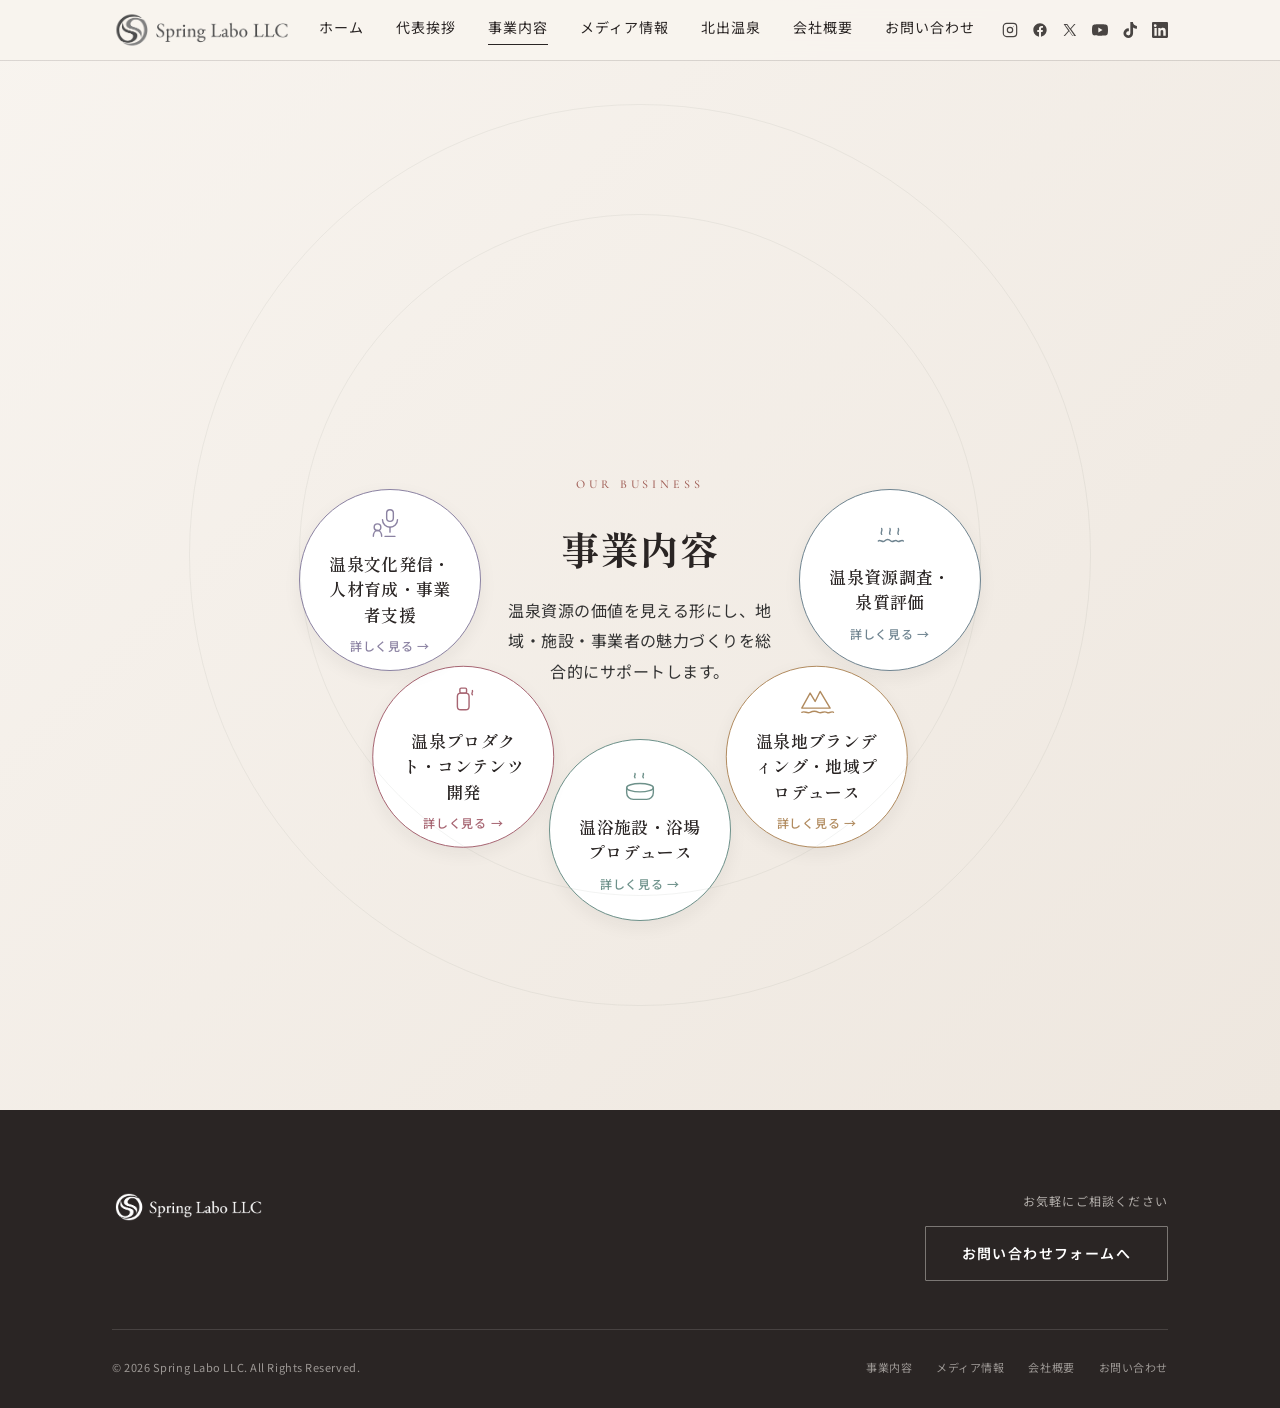
==== business.html @ 8be7876a "Add YouTube TikTok and LinkedIn links" ====
<!DOCTYPE html>
<html lang="ja">
<head>
<meta charset="UTF-8">
<meta name="viewport" content="width=device-width, initial-scale=1.0">
<title>事業内容 | Spring Labo LLC</title>
<link rel="icon" type="image/x-icon" href="images/favicon.ico">
<link rel="icon" type="image/png" sizes="32x32" href="images/favicon-32.png">
<link rel="apple-touch-icon" sizes="180x180" href="images/apple-touch-icon.png">
<link rel="preconnect" href="https://fonts.googleapis.com">
<link rel="preconnect" href="https://fonts.gstatic.com" crossorigin>
<link href="https://fonts.googleapis.com/css2?family=Cormorant+Garamond:wght@500;600&family=Shippori+Mincho:wght@500;600;700&family=Noto+Sans+JP:wght@300;400;500;600&display=swap" rel="stylesheet">
<link rel="stylesheet" href="styles.css?v=20260919-3">
</head>
<body>

<!-- ---------- Header ---------- -->
<header class="header" id="header">
  <div class="wrap">
    <a href="index.html" class="logo"><img src="images/logo.png" alt="Spring Labo LLC / スプリングラボ合同会社"></a>
    <nav class="nav" id="nav">
      <a href="index.html">ホーム</a>
      <a href="greeting.html">代表挨拶</a>
      <a href="business.html" class="is-current">事業内容</a>
      <a href="media.html">メディア情報</a>
      <a href="https://kitade-onsen.com/" target="_blank" rel="noopener">北出温泉</a>
      <a href="company.html">会社概要</a>
      <a href="contact.html">お問い合わせ</a>
    </nav>
    <div class="header-right">
      <div class="social-icons">
        <a href="#" aria-label="Instagram" target="_blank" rel="noopener">
          <svg viewBox="0 0 24 24" fill="none" stroke="currentColor" stroke-width="1.8"><rect x="2" y="2" width="20" height="20" rx="5"/><circle cx="12" cy="12" r="4"/><circle cx="17.5" cy="6.5" r="0.6" fill="currentColor" stroke="none"/></svg>
        </a>
        <a href="#" aria-label="Facebook" target="_blank" rel="noopener">
          <svg viewBox="0 0 24 24" fill="currentColor"><path d="M22 12.06C22 6.5 17.52 2 12 2S2 6.5 2 12.06C2 17.06 5.66 21.2 10.44 22v-7.03H7.9v-2.91h2.54V9.84c0-2.5 1.49-3.89 3.77-3.89 1.09 0 2.24.2 2.24.2v2.46h-1.26c-1.24 0-1.63.77-1.63 1.56v1.88h2.78l-.44 2.91h-2.34V22C18.34 21.2 22 17.06 22 12.06z"/></svg>
        </a>
        <a href="#" aria-label="X (Twitter)" target="_blank" rel="noopener">
          <svg viewBox="0 0 24 24" fill="currentColor"><path d="M13.6 10.6 20.3 3h-2l-5.8 6.6L7.9 3H2.4l7 10.2L2.4 21h2l6.2-7 5 7h5.5l-7.5-10.4Zm-2.2 2.5-.7-1L4.9 4.5h2.3l4.6 6.6.7 1 6 8.6h-2.3l-4.9-7.1Z"/></svg>
        </a>
        <a href="https://youtube.com/channel/UCn5zlkzlKiLHQn4NEvBMjdQ?si=N2A_sgeWhV4R-R6R" aria-label="YouTube" target="_blank" rel="noopener"><svg viewBox="0 0 24 24" fill="currentColor"><path d="M23.5 6.2a3 3 0 0 0-2.1-2.1C19.5 3.5 12 3.5 12 3.5s-7.5 0-9.4.6A3 3 0 0 0 .5 6.2C0 8.1 0 12 0 12s0 3.9.5 5.8a3 3 0 0 0 2.1 2.1c1.9.6 9.4.6 9.4.6s7.5 0 9.4-.6a3 3 0 0 0 2.1-2.1c.5-1.9.5-5.8.5-5.8s0-3.9-.5-5.8ZM9.5 15.6V8.4l6.3 3.6-6.3 3.6Z"/></svg></a>
        <a href="https://www.tiktok.com/@onsen.expert_kitadekyoko?_r=1&amp;_t=ZS-99qsSXg4rFn" aria-label="TikTok" target="_blank" rel="noopener"><svg viewBox="0 0 24 24" fill="currentColor"><path d="M12.5 0h3.9a5.9 5.9 0 0 0 6 6v4a10 10 0 0 1-5.8-1.9v8.7a7.2 7.2 0 1 1-6.3-7.2V14a3.1 3.1 0 1 0 2.2 3V0Z"/></svg></a>
        <a href="https://www.linkedin.com/in/kitade-kyoko-866ab0321?utm_source=share_via&amp;utm_content=profile&amp;utm_medium=member_ios" aria-label="LinkedIn" target="_blank" rel="noopener"><svg viewBox="0 0 24 24" fill="currentColor"><path d="M20.4 20.5h-3.5v-5.6c0-1.3 0-3-1.9-3s-2.1 1.4-2.1 2.9v5.7H9.4V9h3.4v1.6h.1c.5-.9 1.6-1.9 3.4-1.9 3.6 0 4.3 2.4 4.3 5.5v6.3ZM5.3 7.4a2.1 2.1 0 1 1 0-4.1 2.1 2.1 0 0 1 0 4.1Zm1.8 13.1H3.6V9h3.5v11.5ZM22.2 0H1.8C.8 0 0 .8 0 1.7v20.6C0 23.2.8 24 1.8 24h20.4c1 0 1.8-.8 1.8-1.7V1.7C24 .8 23.2 0 22.2 0Z"/></svg></a>
      </div>
      <div class="menu-btn" id="menuBtn" aria-label="メニュー">
        <i></i><i></i><i></i>
      </div>
    </div>
  </div>
</header>

<!-- ---------- Business hub ---------- -->
<section class="business-hub" id="business">
  <div class="wrap">
    <div class="business-diagram" id="businessDiagram">
      <div class="business-hub-center">
        <p class="business-hub-eyebrow">Our Business</p>
        <h1 class="business-hub-title">事業内容</h1>
        <p class="business-hub-desc">温泉資源の価値を見える形にし、地域・施設・事業者の魅力づくりを総合的にサポートします。</p>
      </div>
      <!-- Business cards are rendered here by business.js from data/businesses.json -->
    </div>
  </div>
</section>

<!-- ---------- Business modal ---------- -->
<div class="biz-modal" id="bizModal" hidden>
  <div class="biz-modal-backdrop" id="bizModalBackdrop"></div>
  <div class="biz-modal-dialog" id="bizModalDialog" role="dialog" aria-modal="true" aria-labelledby="bizModalTitle">
    <button type="button" class="biz-modal-close" id="bizModalClose" aria-label="閉じる">&times;</button>
    <div class="biz-modal-icon" id="bizModalIcon"></div>
    <p class="biz-modal-number" id="bizModalNumber"></p>
    <h2 class="biz-modal-title" id="bizModalTitle"></h2>
    <p class="biz-modal-desc" id="bizModalDesc"></p>
    <p class="biz-modal-body" id="bizModalBody"></p>
    <ul class="biz-modal-details" id="bizModalDetails"></ul>
    <a href="#" class="biz-modal-case-link" id="bizModalCaseLink">事例紹介</a>
  </div>
</div>

<!-- ---------- Footer ---------- -->
<footer class="footer" id="contact-footer">
  <div class="wrap">
    <div class="footer-top">
      <div class="footer-logo">
        <img src="images/logo.png" alt="Spring Labo LLC / スプリングラボ合同会社">
      </div>
      <div class="footer-contact">
        <p>お気軽にご相談ください</p>
        <a href="contact.html" class="btn btn-outline">お問い合わせフォームへ</a>
      </div>
    </div>
    <div class="footer-bottom">
      <p>&copy; 2026 Spring Labo LLC. All Rights Reserved.</p>
      <nav>
        <a href="business.html">事業内容</a>
        <a href="media.html">メディア情報</a>
        <a href="company.html">会社概要</a>
        <a href="contact.html">お問い合わせ</a>
      </nav>
    </div>
  </div>
</footer>

<script src="main.js"></script>
<script src="business.js?v=20260919-2"></script>

</body>
</html>
---- styles.css ----
:root {
  --ink: #2a2524;
  --ivory: #f8f4ef;
  --accent: #9f5d55;
  --accent-dark: #7d4640;
  --champagne: #b79a67;
  --smoke: #eee7df;
  --line: rgba(42, 37, 36, 0.14);
  --font-heading: "Shippori Mincho", serif;
  --font-body: "Noto Sans JP", -apple-system, BlinkMacSystemFont, "Hiragino Kaku Gothic ProN", sans-serif;
  --font-label: "Cormorant Garamond", "Noto Sans JP", serif;
  --fs-display: clamp(2.375rem, 4.35vw, 3.45rem);
  --fs-page-title: clamp(2rem, 3vw, 2.5rem);
  --fs-section-title: clamp(1.75rem, 2.7vw, 2.125rem);
  --fs-subtitle: clamp(1.125rem, 1.4vw, 1.375rem);
  --fs-card-title: 1.0625rem;
  --fs-body: 1rem;
  --fs-small: 0.875rem;
  --fs-label: 0.75rem;
  --fs-caption: 0.6875rem;
}

* { margin: 0; padding: 0; box-sizing: border-box; }

html { scroll-behavior: smooth; }

body {
  font-family: var(--font-body);
  font-size: var(--fs-body);
  background: var(--ivory);
  color: var(--ink);
  line-height: 1.8;
  -webkit-font-smoothing: antialiased;
}

h1, h2, h3 {
  font-family: var(--font-heading);
  letter-spacing: 0.045em;
}

a { color: inherit; text-decoration: none; }

.wrap {
  max-width: 1120px;
  margin: 0 auto;
  padding: 0 32px;
}

/* ---------- Header ---------- */
.header {
  position: fixed;
  top: 0;
  left: 0;
  right: 0;
  z-index: 100;
  padding: 18px 0;
  transition: background 0.4s ease, padding 0.4s ease, box-shadow 0.4s ease;
}

/* Constant scrim so the logo/nav stay legible over any hero slide, not just dark ones */
.header::before {
  content: "";
  position: absolute;
  top: 0;
  left: 0;
  right: 0;
  height: 170px;
  background: linear-gradient(180deg, rgba(15, 18, 15, 0.6) 0%, rgba(15, 18, 15, 0) 100%);
  z-index: -1;
  pointer-events: none;
  transition: opacity 0.4s ease;
}

.header.is-scrolled::before {
  opacity: 0;
}

.header.is-scrolled {
  background: rgba(248, 244, 239, 0.94);
  backdrop-filter: saturate(150%) blur(8px);
  padding: 10px 0;
  box-shadow: 0 1px 0 var(--line);
}

.header .wrap {
  display: flex;
  align-items: center;
  justify-content: space-between;
  gap: 24px;
}

.logo {
  display: flex;
  align-items: center;
  flex-shrink: 0;
}

.logo img {
  height: 40px;
  width: auto;
  display: block;
  filter: brightness(0) invert(1);
  transition: filter 0.4s ease;
}

.header.is-scrolled .logo img {
  filter: none;
}

.nav {
  display: flex;
  align-items: center;
  gap: 32px;
  flex-wrap: nowrap;
}

.nav a {
  font-size: var(--fs-small);
  letter-spacing: 0.07em;
  color: #fff;
  position: relative;
  padding-bottom: 4px;
  white-space: nowrap;
  transition: color 0.4s ease;
}

.header.is-scrolled .nav a { color: var(--ink); }

.nav a::after {
  content: "";
  position: absolute;
  left: 0;
  bottom: 0;
  width: 0;
  height: 1px;
  background: currentColor;
  transition: width 0.3s ease;
}

.nav a:hover::after { width: 100%; }

.nav a.is-current::after { width: 100%; }

/* ---------- Header right cluster (social + menu) ---------- */
.header-right {
  display: flex;
  align-items: center;
  gap: 18px;
  flex-shrink: 0;
}

.social-icons {
  display: flex;
  align-items: center;
  gap: 14px;
}

.social-icons a {
  display: flex;
  align-items: center;
  justify-content: center;
  color: #fff;
  opacity: 0.85;
  transition: opacity 0.3s ease, color 0.4s ease;
}

.header.is-scrolled .social-icons a { color: var(--ink); }

.social-icons a:hover { opacity: 1; }

.social-icons svg {
  width: 16px;
  height: 16px;
  display: block;
}

.menu-btn {
  display: none;
  flex-direction: column;
  gap: 5px;
  width: 26px;
  cursor: pointer;
  z-index: 101;
}

.menu-btn i {
  display: block;
  height: 1px;
  background: #fff;
  transition: background 0.4s ease, transform 0.3s ease, opacity 0.3s ease;
}

.header.is-scrolled .menu-btn i,
.menu-open .menu-btn i { background: var(--ink); }

/* ---------- Buttons ---------- */
.btn {
  display: inline-block;
  padding: 14px 36px;
  font-size: var(--fs-small);
  font-weight: 600;
  letter-spacing: 0.1em;
  border-radius: 1px;
  transition: all 0.35s ease;
}

.btn-primary {
  background: var(--accent);
  color: #fff;
}

.btn-primary:hover {
  background: var(--accent-dark);
  transform: translateY(-1px);
}

.btn-outline {
  border: 1px solid rgba(255,255,255,0.7);
  color: #fff;
}

.btn-outline:hover {
  background: rgba(255,255,255,0.12);
}

/* ---------- Hero / Slider (home page) ---------- */
.hero {
  position: relative;
  width: 100%;
  height: 100vh;
  min-height: 560px;
  max-height: 900px;
  overflow: hidden;
  background:
    linear-gradient(180deg, rgba(30, 25, 23, 0.34), rgba(30, 25, 23, 0.42)),
    url("images/slide1.jpg?v=20260909-2") center center / cover no-repeat,
    var(--ivory);
}

.slide {
  position: absolute;
  inset: 0;
  opacity: 0;
  transition: opacity 1.4s ease-in-out;
}

.slide.is-active { opacity: 1; }

.slide img {
  width: 100%;
  height: 100%;
  object-fit: cover;
  display: block;
}

.slide:nth-child(5) img {
  transform: translateX(5%) scale(1.12);
  transform-origin: center center;
}

.hero::before {
  content: "";
  position: absolute;
  inset: 0;
  background: linear-gradient(180deg, rgba(30, 25, 23, 0.58) 0%, rgba(30, 25, 23, 0.24) 42%, rgba(30, 25, 23, 0.66) 100%);
  z-index: 1;
}

.hero-content {
  position: absolute;
  inset: 0;
  z-index: 2;
  display: flex;
  flex-direction: column;
  align-items: center;
  justify-content: center;
  text-align: center;
  padding: 0 24px;
  color: #fff;
}

.hero-eyebrow {
  font-family: var(--font-label);
  font-size: var(--fs-label);
  letter-spacing: 0.38em;
  text-transform: uppercase;
  opacity: 0.85;
  margin-bottom: 22px;
}

.hero-title {
  font-size: var(--fs-display);
  font-weight: 500;
  line-height: 1.55;
  margin-bottom: 26px;
  text-shadow: 0 2px 22px rgba(0,0,0,0.22);
}

.hero-title-line {
  display: block;
  white-space: nowrap;
}

.hero-sub {
  font-size: var(--fs-body);
  font-weight: 400;
  max-width: 560px;
  opacity: 0.92;
  margin-bottom: 40px;
}

.hero-buttons {
  display: flex;
  gap: 16px;
  flex-wrap: wrap;
  justify-content: center;
}

.dots {
  position: absolute;
  left: 50%;
  bottom: 34px;
  transform: translateX(-50%);
  display: flex;
  gap: 10px;
  z-index: 3;
}

.dot {
  width: 8px;
  height: 8px;
  border-radius: 50%;
  background: rgba(255, 255, 255, 0.45);
  cursor: pointer;
  transition: background 0.3s ease, transform 0.3s ease;
}

.dot.is-active {
  background: #fff;
  transform: scale(1.2);
}

.scroll-cue {
  position: absolute;
  right: 34px;
  bottom: 40px;
  z-index: 3;
  writing-mode: vertical-rl;
  font-family: var(--font-label);
  font-size: var(--fs-caption);
  letter-spacing: 0.26em;
  color: rgba(255,255,255,0.75);
  display: flex;
  align-items: center;
  gap: 10px;
}

.scroll-cue::after {
  content: "";
  display: block;
  width: 1px;
  height: 46px;
  background: rgba(255,255,255,0.55);
}

/* ---------- Page hero (sub pages) ---------- */
.page-hero {
  padding: 74px 0 34px;
  text-align: center;
  background: var(--ivory);
  border-bottom: 1px solid var(--line);
}

.page-hero .section-eyebrow { margin-bottom: 18px; }

.page-hero h1 {
  font-size: var(--fs-page-title);
  font-weight: 600;
}

/* ---------- Section shared ---------- */
section { position: relative; }

.section-head {
  text-align: center;
  max-width: 640px;
  margin: 0 auto 72px;
}

.section-eyebrow {
  font-family: var(--font-label);
  font-size: var(--fs-label);
  letter-spacing: 0.28em;
  text-transform: uppercase;
  color: var(--accent);
  margin-bottom: 16px;
}

.section-title {
  font-size: var(--fs-section-title);
  font-weight: 500;
  margin-bottom: 20px;
}

.section-desc {
  font-size: var(--fs-small);
  font-weight: 400;
  color: rgba(43,52,44,0.72);
}

.reveal {
  opacity: 0;
  transform: translateY(24px);
  transition: opacity 0.8s ease, transform 0.8s ease;
}

.reveal.is-visible {
  opacity: 1;
  transform: translateY(0);
}

/* ---------- Profile hero ---------- */
.profile-hero {
  padding: 200px 0 90px;
  background: linear-gradient(135deg, var(--ivory) 0%, var(--smoke) 100%);
  border-bottom: 1px solid var(--line);
}

.profile-hero-grid {
  display: grid;
  grid-template-columns: 340px 1fr;
  gap: 64px;
  align-items: center;
}

.profile-hero-photo img {
  width: 100%;
  aspect-ratio: 3 / 4;
  object-fit: cover;
  border-radius: 8px;
  box-shadow: 0 22px 46px rgba(42,37,36,0.13);
}

.profile-hero-name {
  font-size: var(--fs-page-title);
  font-weight: 600;
  display: inline-flex;
  align-items: baseline;
  justify-content: center;
  gap: 0.7em;
  white-space: nowrap;
  margin-bottom: 10px;
}

.profile-title-word {
  display: inline-block;
}

.profile-hero-role {
  font-size: var(--fs-small);
  letter-spacing: 0.08em;
  color: var(--accent);
  margin-bottom: 30px;
}

.profile-hero-quote {
  font-family: var(--font-heading);
  font-size: var(--fs-subtitle);
  font-weight: 600;
  line-height: 1.9;
  color: var(--ink);
  padding-left: 20px;
  border-left: 2px solid var(--accent);
}

/* ---------- Profile detail ---------- */
.profile-detail { padding: 48px 0 100px; }

.profile-detail-grid {
  display: grid;
  grid-template-columns: repeat(2, 1fr);
  gap: 48px 64px;
  max-width: 960px;
  margin: 0 auto;
}

.profile-detail-block:first-child { grid-column: 1 / -1; }

.profile-detail-label {
  font-family: var(--font-heading);
  font-size: var(--fs-body);
  font-weight: 600;
  color: var(--ink);
  margin-bottom: 14px;
  padding-bottom: 10px;
  border-bottom: 1px solid var(--line);
}

.profile-detail-text {
  font-size: var(--fs-body);
  font-weight: 400;
  line-height: 1.9;
  color: var(--ink);
}

.profile-detail-text + .profile-detail-text {
  margin-top: 18px;
}

.profile-detail-placeholder {
  color: rgba(43,52,44,0.45);
  font-style: italic;
}

.profile-detail-list {
  list-style: none;
  display: grid;
  gap: 12px;
  font-size: var(--fs-body);
  line-height: 1.9;
  color: var(--ink);
}

.profile-detail-list li {
  position: relative;
  padding-left: 18px;
}

.profile-detail-list li::before {
  content: "";
  position: absolute;
  left: 0;
  top: 0.82em;
  width: 5px;
  height: 5px;
  border-radius: 50%;
  background: var(--accent);
}

.profile-detail-tags {
  list-style: none;
  display: flex;
  flex-wrap: wrap;
  gap: 10px;
}

.profile-detail-tags li {
  font-size: var(--fs-label);
  padding: 8px 16px;
  border-radius: 2px;
  background: rgba(159,93,85,0.08);
  border: 1px solid var(--line);
  color: var(--ink);
}

/* ---------- Achievements / timeline ---------- */
.achievements { padding: 100px 0; }

.timeline {
  max-width: 720px;
  margin: 0 auto;
}

.timeline-item {
  position: relative;
  padding-left: 40px;
  padding-bottom: 40px;
  border-left: 2px solid var(--line);
}

.timeline-item:last-child {
  padding-bottom: 0;
  border-color: transparent;
}

.timeline-dot {
  position: absolute;
  left: -7px;
  top: 4px;
  width: 12px;
  height: 12px;
  border-radius: 50%;
  background: var(--accent);
  box-shadow: 0 0 0 4px var(--ivory);
}

.timeline-title {
  font-family: var(--font-heading);
  font-size: var(--fs-body);
  font-weight: 600;
  margin-bottom: 8px;
}

.timeline-text {
  font-size: var(--fs-small);
  font-weight: 400;
  color: rgba(43,52,44,0.72);
  line-height: 1.8;
}

/* ---------- Media appearances ---------- */
.media-section { padding: 100px 0 60px; background: #fff; }

.media-filters {
  display: flex;
  flex-wrap: wrap;
  justify-content: center;
  gap: 10px;
  margin-bottom: 48px;
}

.media-filter-btn {
  font: inherit;
  font-size: var(--fs-small);
  letter-spacing: 0.05em;
  padding: 9px 20px;
  border-radius: 2px;
  border: 1px solid var(--line);
  background: var(--ivory);
  color: rgba(43,52,44,0.7);
  cursor: pointer;
  transition: background 0.3s ease, border-color 0.3s ease, color 0.3s ease;
}

.media-filter-btn:hover { border-color: var(--accent); color: var(--ink); }

.media-filter-btn.is-active {
  background: var(--ink);
  border-color: var(--ink);
  color: var(--ivory);
}

.media-filter-btn:focus-visible {
  outline: 2px solid var(--accent);
  outline-offset: 2px;
}

.media-grid {
  display: grid;
  grid-template-columns: repeat(3, 1fr);
  gap: 28px;
  margin-bottom: 20px;
}

.media-card {
  display: flex;
  flex-direction: column;
  text-align: left;
  background: var(--ivory);
  border: 1px solid var(--line);
  border-radius: 8px;
  overflow: hidden;
  cursor: pointer;
  font: inherit;
  color: inherit;
  padding: 0;
  transition: transform 0.35s ease, box-shadow 0.35s ease, border-color 0.35s ease;
}

.media-card:hover,
.media-card:focus-visible {
  transform: translateY(-3px);
  box-shadow: 0 16px 34px rgba(42,37,36,0.1);
  border-color: rgba(159,93,85,0.28);
}

.media-card:focus-visible {
  outline: 2px solid var(--accent);
  outline-offset: 3px;
}

.media-card-thumb {
  display: block;
  width: 100%;
  aspect-ratio: 16 / 10;
  background: rgba(43,52,44,0.04);
  overflow: hidden;
}

.media-card-thumb img { width: 100%; height: 100%; object-fit: cover; display: block; }

.media-card-thumb--placeholder {
  display: flex;
  align-items: center;
  justify-content: center;
  background: linear-gradient(135deg, rgba(159,93,85,0.11), rgba(183,154,103,0.14));
}

.media-card-thumb--placeholder::before {
  content: "SL";
  font-family: var(--font-label);
  font-size: var(--fs-section-title);
  letter-spacing: 0.08em;
  opacity: 0.42;
}

.media-card-body {
  display: flex;
  flex-direction: column;
  gap: 10px;
  padding: 22px 22px 26px;
}

.media-card-meta {
  display: flex;
  align-items: center;
  gap: 10px;
  font-family: var(--font-label);
  font-size: var(--fs-label);
  letter-spacing: 0.04em;
  color: rgba(43,52,44,0.55);
}

.media-card-category {
  padding: 3px 10px;
  border-radius: 2px;
  background: rgba(159,93,85,0.09);
  color: var(--accent);
  font-weight: 500;
}

.media-card-title {
  font-family: var(--font-heading);
  font-size: var(--fs-card-title);
  font-weight: 600;
  line-height: 1.5;
}

.media-card-summary {
  font-size: var(--fs-small);
  font-weight: 400;
  color: rgba(43,52,44,0.7);
  line-height: 1.75;
  display: -webkit-box;
  -webkit-line-clamp: 3;
  -webkit-box-orient: vertical;
  overflow: hidden;
}

.media-card-more {
  margin-top: auto;
  padding-top: 6px;
  font-size: var(--fs-label);
  letter-spacing: 0.05em;
  color: var(--accent);
  font-weight: 500;
}

.media-card-more::after { content: " →"; }

.media-empty {
  text-align: center;
  font-size: var(--fs-small);
  font-weight: 400;
  color: rgba(43,52,44,0.55);
  padding: 40px 0;
}

.media-loadmore { text-align: center; margin-top: 28px; }

/* ---------- Media modal ---------- */
.media-modal {
  position: fixed;
  inset: 0;
  z-index: 200;
  display: flex;
  align-items: center;
  justify-content: center;
  padding: 24px;
}

.media-modal[hidden] { display: none; }

.media-modal-backdrop {
  position: absolute;
  inset: 0;
  background: rgba(43,52,44,0.6);
  backdrop-filter: blur(2px);
}

.media-modal-dialog {
  position: relative;
  background: #fff;
  border-radius: 8px;
  max-width: 640px;
  width: 100%;
  max-height: 88vh;
  overflow-y: auto;
  box-shadow: 0 32px 70px rgba(42,37,36,0.25);
}

.media-modal-close {
  position: absolute;
  top: 16px;
  right: 16px;
  width: 36px;
  height: 36px;
  border-radius: 50%;
  background: #fff;
  border: 1px solid var(--line);
  font-size: var(--fs-subtitle);
  line-height: 1;
  cursor: pointer;
  z-index: 1;
  color: var(--ink);
}

.media-modal-close:hover { background: var(--ivory); }

.media-modal-close:focus-visible {
  outline: 2px solid var(--accent);
  outline-offset: 2px;
}

.media-modal-image {
  width: 100%;
  aspect-ratio: 16 / 9;
  background: rgba(43,52,44,0.04);
  overflow: hidden;
}

.media-modal-image img { width: 100%; height: 100%; object-fit: cover; display: block; }

.media-modal-image--placeholder {
  display: flex;
  align-items: center;
  justify-content: center;
  background: linear-gradient(135deg, rgba(159,93,85,0.13), rgba(183,154,103,0.14));
}

.media-modal-image--placeholder::before {
  content: "SL";
  font-family: var(--font-label);
  font-size: var(--fs-section-title);
  letter-spacing: 0.08em;
  opacity: 0.45;
}

.media-modal-body { padding: 32px; }

.media-modal-meta {
  font-family: var(--font-label);
  font-size: var(--fs-label);
  letter-spacing: 0.05em;
  color: rgba(43,52,44,0.55);
  margin-bottom: 14px;
}

.media-modal-title {
  font-family: var(--font-heading);
  font-size: var(--fs-subtitle);
  font-weight: 600;
  margin-bottom: 16px;
}

.media-modal-summary {
  font-size: var(--fs-body);
  font-weight: 400;
  line-height: 1.9;
  color: rgba(43,52,44,0.82);
  margin-bottom: 24px;
}

.media-modal-link {
  display: inline-block;
  font-size: var(--fs-small);
  font-weight: 500;
  color: var(--accent);
  border-bottom: 1px solid var(--accent);
  padding-bottom: 2px;
}

.media-modal-link[hidden] { display: none; }

body.modal-open { overflow: hidden; }

/* ---------- Profile CTA ---------- */
.profile-cta {
  padding: 110px 0;
  text-align: center;
  background: var(--ink);
  color: var(--ivory);
}

.profile-cta .section-eyebrow { color: var(--accent); }

.profile-cta-title {
  font-family: var(--font-heading);
  font-size: var(--fs-section-title);
  font-weight: 600;
  line-height: 1.7;
  margin: 18px 0 36px;
}

.br-pc { display: inline; }
.br-mobile { display: none; }

@media (max-width: 900px) {
  .profile-hero-grid { grid-template-columns: 260px 1fr; gap: 40px; }
  .media-grid { grid-template-columns: repeat(2, 1fr); }
}

@media (max-width: 700px) {
  .profile-hero { padding: 150px 0 70px; }
  .profile-hero-grid { grid-template-columns: 1fr; gap: 32px; text-align: center; }
  .profile-hero-photo img { max-width: 260px; margin: 0 auto; }
  .profile-hero-name {
    font-size: clamp(2rem, 9vw, 2.55rem);
    line-height: 1.45;
    letter-spacing: 0.02em;
    display: block;
    white-space: normal;
  }

  .profile-title-word {
    display: block;
  }
  .profile-hero-quote { border-left: none; border-top: 2px solid var(--accent); padding-left: 0; padding-top: 16px; }

  .profile-detail { padding: 40px 0 70px; }
  .profile-detail-grid { grid-template-columns: 1fr; gap: 36px; }

  .achievements { padding: 70px 0; }

  .media-section { padding: 70px 0 40px; }
  .media-grid { grid-template-columns: 1fr; }

  .profile-cta { padding: 80px 0; }

  .br-pc { display: none; }
}

@media (prefers-reduced-motion: reduce) {
  .media-card {
    transition: none;
  }
}

/* ---------- Greeting block ---------- */
.greeting-block {
  padding: 100px 0 52px;
}

.greeting-wrap {
  max-width: 760px;
}

.greeting-company-name {
  font-family: var(--font-body);
  font-size: var(--fs-subtitle);
  font-weight: 400;
  letter-spacing: 0.02em;
  color: var(--ink);
  margin-bottom: 36px;
}

.greeting-wrap p {
  font-size: var(--fs-body);
  font-weight: 400;
  color: var(--ink);
  margin-bottom: 32px;
}

.greeting-wrap p:last-child { margin-bottom: 0; }

.greeting-pledge {
  font-family: var(--font-heading);
  font-size: clamp(1.65rem, 3vw, 2.45rem);
  font-weight: 600;
  line-height: 1.7;
  text-align: center;
  color: var(--ink);
  padding: 44px 0;
  border-top: 1px solid var(--line);
  border-bottom: 1px solid var(--line);
}

.greeting-closing {
  margin-top: 18px;
}

.greeting-signature {
  text-align: right;
  font-weight: 400;
  color: var(--ink);
}

@media (max-width: 700px) {
  .greeting-block { padding: 72px 0 40px; }
  .greeting-wrap p { font-size: var(--fs-body); }
  .greeting-pledge {
    font-size: clamp(1.55rem, 7.2vw, 2rem);
    line-height: 1.85;
    padding: 38px 0;
  }
}

/* ---------- Services (accordion) ---------- */
.services {
  padding: 120px 0;
}

.services .section-head {
  margin-bottom: 64px;
}

.accordion {
  display: flex;
  flex-direction: column;
  gap: 16px;
}

.accordion-item {
  background: #fff;
  border: 1px solid var(--line);
  border-radius: 8px;
  transition: opacity 0.8s ease, transform 0.35s ease, box-shadow 0.35s ease, border-color 0.35s ease;
}

.accordion-item.reveal { transition-duration: 0.8s, 0.35s, 0.35s, 0.35s; }

.accordion-item:hover,
.accordion-item.is-open {
  transform: translateY(-2px);
  box-shadow: 0 14px 30px rgba(42,37,36,0.08);
  border-color: rgba(159,93,85,0.28);
}

.accordion-heading { margin: 0; font-weight: normal; }

.accordion-trigger {
  width: 100%;
  display: flex;
  align-items: center;
  gap: 20px;
  padding: 22px 28px;
  background: none;
  border: none;
  cursor: pointer;
  text-align: left;
  font: inherit;
  color: var(--ink);
  border-radius: 8px;
}

.accordion-trigger:focus-visible {
  outline: 2px solid var(--accent);
  outline-offset: -2px;
}

.accordion-icon {
  flex: none;
  width: 52px;
  height: 52px;
  border-radius: 50%;
  background: rgba(159,93,85,0.09);
  display: flex;
  align-items: center;
  justify-content: center;
  font-family: var(--font-label);
  font-size: var(--fs-subtitle);
  font-weight: 600;
  letter-spacing: 0.04em;
  color: var(--accent);
}

.accordion-icon svg {
  width: 30px;
  height: 30px;
  display: block;
}

.accordion-text {
  flex: 1;
  min-width: 0;
}

.accordion-index {
  display: block;
  font-family: var(--font-label);
  font-size: var(--fs-label);
  font-weight: 500;
  letter-spacing: 0.3em;
  color: var(--accent);
  margin-bottom: 4px;
}

.accordion-title {
  display: block;
  font-family: var(--font-heading);
  font-size: var(--fs-card-title);
  font-weight: 600;
  letter-spacing: 0.02em;
}

.accordion-chevron {
  flex: none;
  width: 10px;
  height: 10px;
  margin-right: 6px;
  border-right: 2px solid var(--ink);
  border-bottom: 2px solid var(--ink);
  transform: rotate(45deg);
  transition: transform 0.35s ease;
}

.accordion-item.is-open .accordion-chevron {
  transform: rotate(-135deg);
}

.accordion-panel {
  display: grid;
  grid-template-rows: 0fr;
  transition: grid-template-rows 0.4s ease;
}

.accordion-item.is-open .accordion-panel {
  grid-template-rows: 1fr;
}

.accordion-panel-inner {
  overflow: hidden;
  min-height: 0;
  padding: 0 28px 0 100px;
}

.accordion-item.is-open .accordion-panel-inner {
  padding-bottom: 26px;
}

.accordion-lead {
  font-family: var(--font-heading);
  font-size: clamp(1.02rem, 1.6vw, 1.22rem);
  font-weight: 600;
  color: var(--ink);
  margin-bottom: 10px;
}

.accordion-desc {
  max-width: 760px;
  font-size: var(--fs-small);
  line-height: 2;
  color: rgba(43,52,44,0.76);
  margin-bottom: 18px;
}

.accordion-panel-inner ul {
  list-style: none;
  border-top: 1px solid var(--line);
  padding-top: 20px;
}

.accordion-panel-inner li {
  position: relative;
  padding-left: 18px;
  font-size: var(--fs-small);
  font-weight: 400;
  color: rgba(43,52,44,0.78);
  margin-bottom: 10px;
}

.accordion-panel-inner li:last-child { margin-bottom: 0; }

.accordion-panel-inner li::before {
  content: "";
  position: absolute;
  left: 0;
  top: 9px;
  width: 5px;
  height: 5px;
  border-radius: 50%;
  background: var(--accent);
}

.accordion-case-link-wrap {
  display: flex;
  justify-content: flex-end;
  margin-top: 22px;
}

.accordion-case-link {
  display: inline-flex;
  align-items: center;
  gap: 0.35em;
  font-family: var(--font-heading);
  font-size: var(--fs-small);
  font-weight: 600;
  color: var(--accent);
  text-decoration: none;
}

.accordion-case-link::after {
  content: "→";
  transition: transform 0.25s ease;
}

.accordion-case-link:hover,
.accordion-case-link:focus-visible {
  color: var(--ink);
}

.accordion-case-link:hover::after,
.accordion-case-link:focus-visible::after {
  transform: translateX(3px);
}

.accordion-case-link:focus-visible {
  outline: 2px solid var(--accent);
  outline-offset: 4px;
}

.accordion-item.reveal:nth-child(1) { transition-delay: 0.05s; }
.accordion-item.reveal:nth-child(2) { transition-delay: 0.1s; }
.accordion-item.reveal:nth-child(3) { transition-delay: 0.15s; }
.accordion-item.reveal:nth-child(4) { transition-delay: 0.2s; }
.accordion-item.reveal:nth-child(5) { transition-delay: 0.25s; }
.accordion-item.reveal:nth-child(6) { transition-delay: 0.3s; }
.accordion-item.reveal:nth-child(7) { transition-delay: 0.35s; }
.accordion-item.reveal:nth-child(8) { transition-delay: 0.4s; }

@media (min-width: 640px) {
  .accordion-panel-inner ul {
    display: grid;
    grid-template-columns: 1fr 1fr;
    column-gap: 32px;
  }
}

@media (max-width: 700px) {
  .services { padding: 80px 0; }
  .services .section-head { margin-bottom: 40px; }
  .accordion-trigger { padding: 18px 18px; gap: 14px; }
  .accordion-icon { width: 44px; height: 44px; font-size: var(--fs-body); }
  .accordion-title { font-size: var(--fs-body); }
  .accordion-panel-inner { padding: 0 18px 0 18px; }
  .accordion-item.is-open .accordion-panel-inner { padding-bottom: 22px; }
}

@media (prefers-reduced-motion: reduce) {
  .accordion-item,
  .accordion-chevron,
  .accordion-panel {
    transition: none;
  }
}

/* ---------- Business hub (business.html) ---------- */
.business-hub {
  position: relative;
  padding: 200px 0 150px;
  overflow: hidden;
  background: linear-gradient(135deg, var(--ivory) 0%, var(--smoke) 100%);
}

.business-hub::before,
.business-hub::after {
  content: "";
  position: absolute;
  border-radius: 50%;
  border: 1px solid rgba(43,52,44,0.06);
  pointer-events: none;
}

.business-hub::before {
  width: 900px;
  height: 900px;
  top: 50%;
  left: 50%;
  transform: translate(-50%, -50%);
}

.business-hub::after {
  width: 680px;
  height: 680px;
  top: 50%;
  left: 50%;
  transform: translate(-50%, -50%);
}

.business-diagram {
  position: relative;
  width: min(760px, 96vw);
  aspect-ratio: 1 / 1;
  margin: 0 auto;
  --radius: 250px;
  --card-size: 182px;
}

.business-hub-center {
  position: absolute;
  top: 50%;
  left: 50%;
  transform: translate(-50%, -50%);
  width: 280px;
  text-align: center;
}

.business-hub-title {
  font-family: var(--font-heading);
  font-size: var(--fs-page-title);
  font-weight: 700;
  color: var(--ink);
  margin-bottom: 12px;
}

.business-hub-eyebrow {
  font-family: var(--font-label);
  font-size: var(--fs-label);
  font-weight: 500;
  letter-spacing: 0.32em;
  text-transform: uppercase;
  color: var(--accent);
  margin-bottom: 18px;
}

.business-hub-desc {
  margin-top: 4px;
}

/* Shared body-copy typography for the business page (hub blurb + modal
 * description + modal detail list) so size/weight/color live in one place. */
.business-hub-desc,
.biz-modal-desc,
.biz-modal-details li {
  font-size: var(--fs-body);
  font-weight: 400;
  line-height: 1.9;
  letter-spacing: 0.03em;
  color: #333;
}

.biz-card {
  position: absolute;
  top: 50%;
  left: 50%;
  width: var(--card-size);
  height: var(--card-size);
  margin-top: calc(var(--card-size) / -2);
  margin-left: calc(var(--card-size) / -2);
  transform: rotate(calc(45deg * var(--i))) translate(var(--radius)) rotate(calc(-45deg * var(--i)));
  border-radius: 50%;
  background: #fff;
  border: 1.5px solid var(--accent-color);
  display: flex;
  flex-direction: column;
  align-items: center;
  justify-content: center;
  gap: 8px;
  padding: 18px;
  text-align: center;
  cursor: pointer;
  font: inherit;
  color: var(--ink);
  box-shadow: 0 6px 18px rgba(42,37,36,0.06);
  opacity: 0;
  animation: bizCardIn 0.7s ease both;
  animation-delay: calc(var(--i) * 90ms + 120ms);
  transition: transform 0.4s ease, box-shadow 0.4s ease, border-color 0.4s ease;
}

@keyframes bizCardIn {
  from { opacity: 0; transform: rotate(calc(45deg * var(--i))) translate(var(--radius)) rotate(calc(-45deg * var(--i))) scale(0.85); }
  to { opacity: 1; transform: rotate(calc(45deg * var(--i))) translate(var(--radius)) rotate(calc(-45deg * var(--i))) scale(1); }
}

.biz-card:hover,
.biz-card:focus-visible {
  transform: rotate(calc(45deg * var(--i))) translate(var(--radius)) rotate(calc(-45deg * var(--i))) translateY(-4px);
  box-shadow: 0 16px 30px rgba(42,37,36,0.11);
  border-color: var(--accent-color-dark, var(--accent-color));
}

.biz-card:focus-visible {
  outline: 2px solid var(--accent-color);
  outline-offset: 3px;
}

.biz-card:hover .biz-card-icon,
.biz-card:focus-visible .biz-card-icon {
  transform: scale(1.1);
}

.biz-card-icon {
  width: 40px;
  height: 40px;
  color: var(--accent-color);
  transition: transform 0.35s ease;
}

.biz-card-icon svg { width: 100%; height: 100%; }

.biz-card-title {
  font-family: var(--font-heading);
  font-size: var(--fs-card-title);
  font-weight: 600;
  line-height: 1.5;
  letter-spacing: 0.02em;
  color: var(--ink);
  max-width: 138px;
}

.biz-card-more {
  font-size: var(--fs-label);
  letter-spacing: 0.06em;
  color: var(--accent-color);
  font-weight: 500;
}

.biz-card-more::after { content: " →"; }

/* Click feedback stays outside the card transform so the radial layout remains stable. */
.biz-card::after {
  content: "";
  position: absolute;
  inset: -14px;
  border-radius: 50%;
  box-shadow: 0 0 0 0 rgba(var(--accent-color-rgb), 0);
  opacity: 0;
  pointer-events: none;
}

.biz-card.is-pulsing::after {
  animation: bizCardGlowPulse 0.7s ease-out;
}

@keyframes bizCardGlowPulse {
  0% { box-shadow: 0 0 0 0 rgba(var(--accent-color-rgb), 0.55); opacity: 1; }
  70% { box-shadow: 0 0 46px 16px rgba(var(--accent-color-rgb), 0.35); opacity: 1; }
  100% { box-shadow: 0 0 46px 16px rgba(var(--accent-color-rgb), 0); opacity: 0; }
}

/* Tablet / mobile: switch from radial layout to a card grid */
@media (max-width: 1023px) {
  .business-hub { padding: 100px 0 90px; }

  .business-diagram {
    width: 100%;
    aspect-ratio: auto;
    height: auto;
    display: grid;
    grid-template-columns: repeat(4, 1fr);
    gap: 20px;
  }

  .business-hub-center {
    position: static;
    grid-column: 1 / -1;
    transform: none;
    width: 100%;
    max-width: 460px;
    margin: 0 auto 8px;
  }

  .biz-card {
    position: relative;
    top: auto;
    left: auto;
    margin: 0;
    width: 100%;
    height: auto;
    min-height: 190px;
    border-radius: 8px;
    transform: none !important;
    animation: bizCardInGrid 0.6s ease both;
    animation-delay: calc(var(--i) * 80ms);
  }

  .biz-card:hover,
  .biz-card:focus-visible {
    transform: translateY(-4px) !important;
  }

  .biz-card-title { max-width: none; }
}

@keyframes bizCardInGrid {
  from { opacity: 0; transform: translateY(16px); }
  to { opacity: 1; transform: translateY(0); }
}

@media (max-width: 720px) {
  .business-diagram { grid-template-columns: repeat(2, 1fr); gap: 16px; }
}

@media (max-width: 420px) {
  .business-diagram { grid-template-columns: 1fr; }
  .biz-card { min-height: 0; padding: 24px 20px; }
}

/* ---------- Business modal ---------- */
.biz-modal {
  position: fixed;
  inset: 0;
  z-index: 200;
  display: flex;
  align-items: center;
  justify-content: center;
  padding: 24px;
}

.biz-modal[hidden] { display: none; }

.biz-modal-backdrop {
  position: absolute;
  inset: 0;
  background: rgba(43,52,44,0.6);
  backdrop-filter: blur(2px);
}

.biz-modal-dialog {
  position: relative;
  background: #fff;
  border-radius: 8px;
  max-width: 560px;
  width: 100%;
  max-height: 86vh;
  overflow-y: auto;
  padding: clamp(32px, 4vw, 48px);
  box-shadow: 0 32px 70px rgba(42,37,36,0.25);
  border-top: 3px solid var(--biz-modal-accent, var(--accent));
}

.biz-modal-close {
  position: absolute;
  top: 16px;
  right: 16px;
  width: 36px;
  height: 36px;
  border-radius: 50%;
  background: var(--ivory);
  border: 1px solid var(--line);
  font-size: var(--fs-subtitle);
  line-height: 1;
  cursor: pointer;
  color: var(--ink);
}

.biz-modal-close:hover { background: #fff; }

.biz-modal-close:focus-visible {
  outline: 2px solid var(--accent);
  outline-offset: 2px;
}

.biz-modal-icon {
  width: 64px;
  height: 64px;
  color: var(--biz-modal-accent, var(--accent));
  margin-bottom: 20px;
}

.biz-modal-icon svg { width: 100%; height: 100%; }

.biz-modal-number {
  font-family: var(--font-label);
  font-size: var(--fs-label);
  letter-spacing: 0.15em;
  color: var(--biz-modal-accent, var(--accent));
  font-weight: 600;
  margin-bottom: 10px;
}

.biz-modal-title {
  font-family: var(--font-heading);
  font-size: var(--fs-section-title);
  font-weight: 700;
  margin-bottom: 18px;
}

.biz-modal-desc {
  margin-bottom: 12px;
  font-weight: 600;
}

.biz-modal-body {
  margin-bottom: 28px;
  line-height: 2;
}

.biz-modal-details {
  list-style: none;
  border-top: 1px solid var(--line);
  padding-top: 24px;
  display: grid;
  gap: 14px;
}

.biz-modal-details li {
  position: relative;
  padding-left: 20px;
}

.biz-modal-details li::before {
  content: "";
  position: absolute;
  left: 0;
  top: 9px;
  width: 6px;
  height: 6px;
  border-radius: 50%;
  background: var(--biz-modal-accent, var(--accent));
}

.biz-modal-case-link {
  display: flex;
  width: fit-content;
  align-items: center;
  gap: 6px;
  margin: 26px 0 0 auto;
  color: var(--biz-modal-accent, var(--accent));
  font-size: var(--fs-small);
  font-weight: 600;
  letter-spacing: 0.06em;
}

.biz-modal-case-link::after {
  content: "→";
}

.biz-modal-case-link:hover {
  color: var(--accent-dark);
}

.biz-modal-case-link:focus-visible {
  outline: 2px solid var(--biz-modal-accent, var(--accent));
  outline-offset: 3px;
}

body.modal-open { overflow: hidden; }

@media (prefers-reduced-motion: reduce) {
  .biz-card {
    animation: none;
    opacity: 1;
    transition: none;
  }
  .biz-card.is-pulsing::after {
    animation: none;
  }
}

/* ---------- Case studies ---------- */
.case-section {
  padding: 92px 0 120px;
  background: var(--ivory);
}

.case-list {
  display: grid;
  gap: 24px;
  max-width: 920px;
  margin: 0 auto;
}

.case-card {
  scroll-margin-top: 96px;
  background: #fff;
  border: 1px solid var(--line);
  border-radius: 8px;
  padding: clamp(28px, 4vw, 44px);
  box-shadow: 0 12px 32px rgba(42,37,36,0.06);
}

.case-number {
  font-family: var(--font-label);
  font-size: var(--fs-label);
  font-weight: 600;
  letter-spacing: 0.18em;
  color: var(--accent);
  margin-bottom: 10px;
}

.case-card h2 {
  font-family: var(--font-heading);
  font-size: var(--fs-section-title);
  font-weight: 600;
  line-height: 1.5;
  margin-bottom: 16px;
}

.case-card p:not(.case-number) {
  color: rgba(43,52,44,0.76);
  line-height: 1.9;
  margin-bottom: 24px;
}

.case-card ul {
  list-style: none;
  display: grid;
  gap: 12px;
  padding-top: 22px;
  border-top: 1px solid var(--line);
}

.case-card li {
  position: relative;
  padding-left: 20px;
  color: var(--ink);
  line-height: 1.8;
}

.case-card li::before {
  content: "";
  position: absolute;
  left: 0;
  top: 0.78em;
  width: 6px;
  height: 6px;
  border-radius: 50%;
  background: var(--accent);
}

.case-back-link {
  display: inline-flex;
  align-items: center;
  gap: 6px;
  margin-top: 26px;
  color: var(--accent);
  font-weight: 600;
  font-size: var(--fs-small);
}

.case-back-link::before {
  content: "←";
}

.case-back-link:hover {
  color: var(--accent-dark);
}

/* ---------- Coming soon block (placeholder pages) ---------- */
.coming-soon {
  padding: 100px 0 160px;
  text-align: center;
}

.coming-soon .mark {
  width: 64px;
  height: 64px;
  margin: 0 auto 32px;
  opacity: 0.35;
}

.coming-soon .mark img {
  width: 100%;
  height: 100%;
  object-fit: contain;
}

.coming-soon p.label {
  font-family: var(--font-label);
  font-size: var(--fs-label);
  letter-spacing: 0.35em;
  text-transform: uppercase;
  color: var(--accent);
  margin-bottom: 20px;
}

.coming-soon p.text {
  font-size: var(--fs-small);
  font-weight: 400;
  color: rgba(43,52,44,0.6);
  margin-bottom: 40px;
}

/* ---------- Contact form ---------- */
.contact-section {
  padding: 96px 0 140px;
}

.contact-wrap {
  max-width: 860px;
}

.contact-lead {
  font-size: var(--fs-subtitle);
  line-height: 1.9;
  color: var(--ink);
  margin-bottom: 44px;
}

.contact-form {
  display: grid;
  gap: 30px;
}

.form-honey {
  display: none;
}

.contact-fieldset {
  border: 0;
}

.contact-fieldset legend,
.form-grid label span,
.form-full span {
  display: block;
  font-size: var(--fs-small);
  font-weight: 600;
  letter-spacing: 0.08em;
  color: var(--ink);
  margin-bottom: 12px;
}

.contact-category-grid {
  display: grid;
  grid-template-columns: repeat(3, minmax(0, 1fr));
  gap: 12px;
}

.category-option {
  display: block;
}

.category-option input {
  position: absolute;
  opacity: 0;
  pointer-events: none;
}

.category-option span {
  display: flex;
  align-items: center;
  justify-content: center;
  min-height: 48px;
  padding: 12px 16px;
  border: 1px solid var(--line);
  border-radius: 2px;
  background: rgba(255,255,255,0.38);
  color: var(--ink);
  font-size: var(--fs-small);
  font-weight: 500;
  text-align: center;
  line-height: 1.5;
  cursor: pointer;
  transition: background 0.25s ease, border-color 0.25s ease, color 0.25s ease, box-shadow 0.25s ease;
}

.category-option input:checked + span {
  background: var(--accent);
  border-color: var(--accent);
  color: #fff;
  box-shadow: 0 10px 24px rgba(159,93,85,0.18);
}

.category-option input:focus-visible + span,
.contact-form input:focus,
.contact-form textarea:focus {
  outline: 2px solid rgba(159,93,85,0.32);
  outline-offset: 3px;
}

.form-grid {
  display: grid;
  grid-template-columns: repeat(2, minmax(0, 1fr));
  gap: 24px 20px;
}

.contact-form input[type="text"],
.contact-form input[type="email"],
.contact-form input[type="tel"],
.contact-form input[type="url"],
.contact-form textarea {
  width: 100%;
  border: 1px solid var(--line);
  border-radius: 2px;
  background: rgba(255,255,255,0.62);
  color: var(--ink);
  font: inherit;
  font-size: 1rem;
  padding: 13px 14px;
}

.contact-form textarea {
  min-height: 180px;
  resize: vertical;
}

.privacy-note {
  margin: -4px 0 -12px;
  font-size: var(--fs-small);
  line-height: 1.8;
  color: var(--muted);
}

.privacy-check {
  display: flex;
  align-items: center;
  gap: 10px;
  font-size: var(--fs-small);
  color: var(--ink);
}

.privacy-check input {
  width: 18px;
  height: 18px;
  accent-color: var(--accent);
  flex: 0 0 auto;
}

.form-actions {
  display: flex;
  justify-content: flex-start;
}

/* ---------- Company ---------- */
.company-section {
  padding: 100px 0 130px;
  background: var(--ivory);
}

.company-table {
  max-width: 860px;
  margin: 0 auto;
  background: #fff;
  border-top: 1px solid var(--line);
  border-bottom: 1px solid var(--line);
}

.company-table dl {
  display: grid;
}

.company-table dl > div {
  display: grid;
  grid-template-columns: 180px 1fr;
  gap: 32px;
  padding: 28px 0;
  border-bottom: 1px solid var(--line);
}

.company-table dl > div:last-child {
  border-bottom: none;
}

.company-table dt {
  font-family: var(--font-heading);
  font-size: var(--fs-body);
  font-weight: 600;
  letter-spacing: 0.04em;
  color: var(--ink);
}

.company-table dd {
  font-size: var(--fs-body);
  color: rgba(43,52,44,0.82);
}

.company-table dd a {
  color: var(--accent);
  border-bottom: 1px solid currentColor;
}

.company-table ul {
  list-style: none;
  display: grid;
  gap: 8px;
}

.company-table li {
  position: relative;
  padding-left: 18px;
}

.company-table li::before {
  content: "";
  position: absolute;
  left: 0;
  top: 0.78em;
  width: 5px;
  height: 5px;
  border-radius: 50%;
  background: var(--accent);
}

.company-contact {
  max-width: 720px;
  margin: 56px auto 0;
  text-align: center;
}

.company-contact p {
  font-size: var(--fs-body);
  color: rgba(43,52,44,0.76);
  margin-bottom: 28px;
}

/* ---------- Footer ---------- */
.footer {
  background: var(--ink);
  color: var(--ivory);
  padding: 80px 0 30px;
}

.footer-top {
  display: flex;
  justify-content: space-between;
  align-items: flex-start;
  flex-wrap: wrap;
  gap: 40px;
  padding-bottom: 48px;
  border-bottom: 1px solid rgba(246,242,236,0.14);
}

.footer-logo img {
  height: 34px;
  width: auto;
  filter: brightness(0) invert(1);
}

.footer-contact {
  text-align: right;
}

.footer-contact p {
  font-size: var(--fs-label);
  letter-spacing: 0.1em;
  opacity: 0.65;
  margin-bottom: 14px;
}

.footer .btn-outline {
  border-color: rgba(246,242,236,0.4);
}

.footer-bottom {
  display: flex;
  justify-content: space-between;
  align-items: center;
  flex-wrap: wrap;
  gap: 12px;
  padding-top: 28px;
  font-size: var(--fs-caption);
  letter-spacing: 0.05em;
  opacity: 0.55;
}

.footer-bottom nav {
  display: flex;
  gap: 24px;
}

/* ---------- Mobile ---------- */
@media (max-width: 900px) {
  .nav { gap: 22px; }
  .nav a { font-size: var(--fs-small); }
}

@media (max-width: 768px) {
  .wrap { padding: 0 22px; }

  .header .wrap { padding: 0 14px; gap: 12px; }
  .logo img { height: 28px; }
  .header-right { gap: 12px; }
  .social-icons { gap: 8px; }
  .social-icons svg { width: 14px; height: 14px; }
  .menu-btn { width: 24px; }

  .nav {
    /* .header has `backdrop-filter` (for the scrolled-state blur), which
     * makes it the containing block for fixed descendants — inset:0 would
     * therefore size this against the header's own box, not the viewport,
     * squashing the drawer to header-height and hiding the logo/icons
     * beneath it. vw/vh units sidestep that and always resolve against
     * the viewport. */
    position: fixed;
    top: 0;
    left: 0;
    width: 100vw;
    height: 100vh;
    background: var(--ivory);
    flex-direction: column;
    justify-content: center;
    gap: 30px;
    transform: translateX(100%);
    transition: transform 0.4s ease;
  }

  .menu-open .nav { transform: translateX(0); }

  .nav a { color: var(--ink) !important; font-size: var(--fs-card-title); }

  .menu-btn { display: flex; }

  .menu-open .menu-btn i:nth-child(1) { transform: translateY(6px) rotate(45deg); }
  .menu-open .menu-btn i:nth-child(2) { opacity: 0; }
  .menu-open .menu-btn i:nth-child(3) { transform: translateY(-6px) rotate(-45deg); }

  .hero {
    height: 88vh;
    min-height: 460px;
    max-height: none;
  }

  .hero-title {
    font-size: clamp(2rem, 8vw, 2.75rem);
    line-height: 1.75;
  }

  .hero-sub { font-size: var(--fs-small); }

  .br-mobile { display: inline; }

  .scroll-cue { display: none; }

  .page-hero { padding: 64px 0 24px; }

  .section-head { margin-bottom: 48px; }

  .footer-contact { text-align: left; }

  .footer-top { flex-direction: column; }

  .contact-section { padding: 72px 0 100px; }
  .contact-lead { font-size: var(--fs-body); margin-bottom: 34px; }
  .contact-category-grid,
  .form-grid {
    grid-template-columns: 1fr;
  }
  .category-option span {
    justify-content: flex-start;
    min-height: 46px;
  }
  .form-actions .btn {
    width: 100%;
    text-align: center;
  }

  .company-section { padding: 72px 0 100px; }
  .company-table dl > div {
    grid-template-columns: 1fr;
    gap: 10px;
    padding: 24px 0;
  }
}
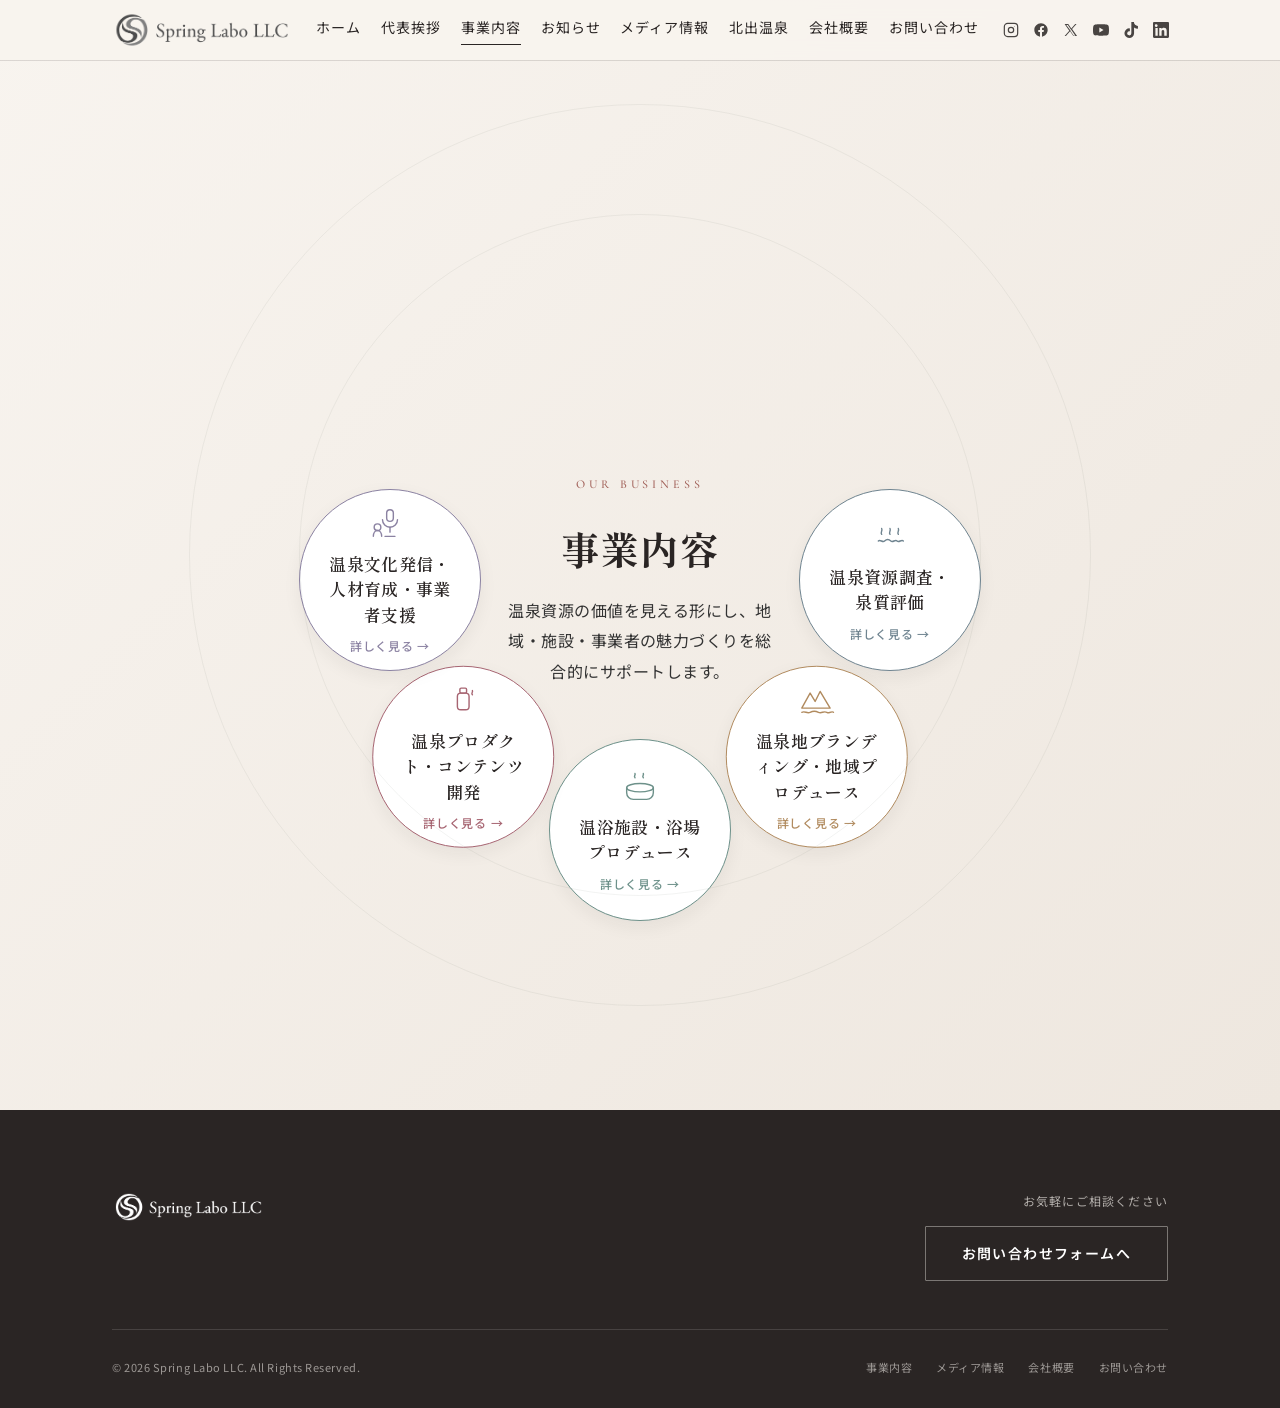
==== commit b6d2bd2a: "Add reusable news section and listing" ====
--- a/business.html
+++ b/business.html
@@ -10,7 +10,7 @@
 <link rel="preconnect" href="https://fonts.googleapis.com">
 <link rel="preconnect" href="https://fonts.gstatic.com" crossorigin>
 <link href="https://fonts.googleapis.com/css2?family=Cormorant+Garamond:wght@500;600&family=Shippori+Mincho:wght@500;600;700&family=Noto+Sans+JP:wght@300;400;500;600&display=swap" rel="stylesheet">
-<link rel="stylesheet" href="styles.css?v=20260919-3">
+<link rel="stylesheet" href="styles.css?v=20260919-5">
 </head>
 <body>
 
@@ -22,6 +22,7 @@
       <a href="index.html">ホーム</a>
       <a href="greeting.html">代表挨拶</a>
       <a href="business.html" class="is-current">事業内容</a>
+      <a href="news.html">お知らせ</a>
       <a href="media.html">メディア情報</a>
       <a href="https://kitade-onsen.com/" target="_blank" rel="noopener">北出温泉</a>
       <a href="company.html">会社概要</a>
@@ -29,13 +30,13 @@
     </nav>
     <div class="header-right">
       <div class="social-icons">
-        <a href="#" aria-label="Instagram" target="_blank" rel="noopener">
+        <a href="https://www.instagram.com/onsen.expert_kitadekyoko?utm_source=qr" aria-label="Instagram" target="_blank" rel="noopener">
           <svg viewBox="0 0 24 24" fill="none" stroke="currentColor" stroke-width="1.8"><rect x="2" y="2" width="20" height="20" rx="5"/><circle cx="12" cy="12" r="4"/><circle cx="17.5" cy="6.5" r="0.6" fill="currentColor" stroke="none"/></svg>
         </a>
-        <a href="#" aria-label="Facebook" target="_blank" rel="noopener">
+        <a href="https://www.facebook.com/kitadekyoko.onsenka?mibextid=wwXIfr" aria-label="Facebook" target="_blank" rel="noopener">
           <svg viewBox="0 0 24 24" fill="currentColor"><path d="M22 12.06C22 6.5 17.52 2 12 2S2 6.5 2 12.06C2 17.06 5.66 21.2 10.44 22v-7.03H7.9v-2.91h2.54V9.84c0-2.5 1.49-3.89 3.77-3.89 1.09 0 2.24.2 2.24.2v2.46h-1.26c-1.24 0-1.63.77-1.63 1.56v1.88h2.78l-.44 2.91h-2.34V22C18.34 21.2 22 17.06 22 12.06z"/></svg>
         </a>
-        <a href="#" aria-label="X (Twitter)" target="_blank" rel="noopener">
+        <a href="https://x.com/kitadekyoko?s=11&amp;t=dPP06xuibRADVzbmmDGtfA" aria-label="X (Twitter)" target="_blank" rel="noopener">
           <svg viewBox="0 0 24 24" fill="currentColor"><path d="M13.6 10.6 20.3 3h-2l-5.8 6.6L7.9 3H2.4l7 10.2L2.4 21h2l6.2-7 5 7h5.5l-7.5-10.4Zm-2.2 2.5-.7-1L4.9 4.5h2.3l4.6 6.6.7 1 6 8.6h-2.3l-4.9-7.1Z"/></svg>
         </a>
         <a href="https://youtube.com/channel/UCn5zlkzlKiLHQn4NEvBMjdQ?si=N2A_sgeWhV4R-R6R" aria-label="YouTube" target="_blank" rel="noopener"><svg viewBox="0 0 24 24" fill="currentColor"><path d="M23.5 6.2a3 3 0 0 0-2.1-2.1C19.5 3.5 12 3.5 12 3.5s-7.5 0-9.4.6A3 3 0 0 0 .5 6.2C0 8.1 0 12 0 12s0 3.9.5 5.8a3 3 0 0 0 2.1 2.1c1.9.6 9.4.6 9.4.6s7.5 0 9.4-.6a3 3 0 0 0 2.1-2.1c.5-1.9.5-5.8.5-5.8s0-3.9-.5-5.8ZM9.5 15.6V8.4l6.3 3.6-6.3 3.6Z"/></svg></a>
--- a/styles.css
+++ b/styles.css
@@ -110,7 +110,7 @@
 .nav {
   display: flex;
   align-items: center;
-  gap: 32px;
+  gap: 20px;
   flex-wrap: nowrap;
 }
 
@@ -1904,6 +1904,292 @@
   justify-content: flex-start;
 }
 
+/* ---------- Home news ---------- */
+.home-news {
+  padding: 72px 0 0;
+  background: var(--ivory);
+}
+
+.home-news-layout {
+  display: grid;
+  grid-template-columns: minmax(220px, 0.7fr) minmax(0, 1.8fr);
+  gap: 64px;
+  align-items: start;
+}
+
+.home-news-heading h2 {
+  font-family: var(--font-heading);
+  font-size: var(--fs-section-title);
+  font-weight: 600;
+  margin: 10px 0 16px;
+}
+
+.home-news-heading > p:last-of-type {
+  color: rgba(43,52,44,0.72);
+  line-height: 1.9;
+}
+
+.home-news-all {
+  display: inline-flex;
+  align-items: center;
+  margin-top: 22px;
+  color: var(--accent);
+  font-size: var(--fs-small);
+  font-weight: 600;
+}
+
+.home-news-all::after,
+.home-news-more::after,
+.news-index-more::after,
+.news-back-link::before {
+  content: " →";
+  transition: transform 0.25s ease;
+}
+
+.news-back-link::before {
+  content: "← ";
+}
+
+.home-news-list {
+  border-top: 1px solid var(--line);
+}
+
+.home-news-item {
+  display: grid;
+  grid-template-columns: 140px minmax(0, 1fr);
+  gap: 24px;
+  align-items: center;
+  padding: 22px 0;
+  border-bottom: 1px solid var(--line);
+  color: var(--ink);
+}
+
+.home-news-thumbnail {
+  display: block;
+  overflow: hidden;
+  aspect-ratio: 4 / 3;
+  border-radius: 4px;
+}
+
+.home-news-thumbnail img {
+  width: 100%;
+  height: 100%;
+  object-fit: cover;
+  transition: transform 0.35s ease;
+}
+
+.home-news-item:hover img,
+.home-news-item:focus-visible img,
+.news-index-item:hover img,
+.news-index-item:focus-visible img {
+  transform: scale(1.035);
+}
+
+.home-news-item:focus-visible,
+.news-index-item:focus-visible {
+  outline: 2px solid var(--accent);
+  outline-offset: 4px;
+}
+
+.home-news-item-content {
+  display: flex;
+  flex-direction: column;
+  align-items: flex-start;
+}
+
+.home-news-meta {
+  display: flex;
+  flex-wrap: wrap;
+  align-items: center;
+  gap: 14px;
+  color: var(--muted);
+  font-size: var(--fs-caption);
+  margin-bottom: 10px;
+}
+
+.home-news-meta span {
+  color: var(--accent);
+}
+
+.home-news-title {
+  font-family: var(--font-heading);
+  font-size: var(--fs-card-title);
+  font-weight: 600;
+  line-height: 1.65;
+}
+
+.home-news-more,
+.news-index-more {
+  margin-top: 12px;
+  color: var(--accent);
+  font-size: var(--fs-small);
+  font-weight: 600;
+}
+
+.home-news + .services {
+  padding-top: 80px;
+}
+
+/* ---------- News index ---------- */
+.news-index-section {
+  padding: 80px 0 130px;
+  background: var(--ivory);
+}
+
+.news-index-intro {
+  max-width: 760px;
+  margin-bottom: 42px;
+  color: rgba(43,52,44,0.76);
+  line-height: 1.9;
+}
+
+.news-index-list {
+  border-top: 1px solid var(--line);
+}
+
+.news-index-item {
+  display: grid;
+  grid-template-columns: 240px minmax(0, 1fr);
+  gap: 36px;
+  align-items: center;
+  padding: 30px 0;
+  border-bottom: 1px solid var(--line);
+  color: var(--ink);
+}
+
+.news-index-thumbnail {
+  display: block;
+  overflow: hidden;
+  aspect-ratio: 4 / 3;
+  border-radius: 4px;
+}
+
+.news-index-thumbnail img {
+  width: 100%;
+  height: 100%;
+  object-fit: cover;
+  transition: transform 0.35s ease;
+}
+
+.news-index-content {
+  display: flex;
+  flex-direction: column;
+  align-items: flex-start;
+}
+
+.news-index-title {
+  font-family: var(--font-heading);
+  font-size: var(--fs-section-title);
+  font-weight: 600;
+  line-height: 1.55;
+  margin-bottom: 12px;
+}
+
+.news-index-description {
+  color: rgba(43,52,44,0.76);
+  line-height: 1.9;
+}
+
+/* ---------- News article ---------- */
+.news-section {
+  padding: 96px 0 130px;
+  background: var(--ivory);
+}
+
+.news-article {
+  max-width: 920px;
+}
+
+.news-back-link {
+  display: inline-flex;
+  color: var(--accent);
+  font-size: var(--fs-small);
+  font-weight: 600;
+  margin-bottom: 36px;
+}
+
+.news-article-header {
+  max-width: 780px;
+  margin-bottom: 42px;
+}
+
+.news-article-meta {
+  display: flex;
+  align-items: center;
+  gap: 18px;
+  margin-bottom: 18px;
+  color: var(--muted);
+  font-size: var(--fs-small);
+}
+
+.news-article-meta span {
+  padding: 5px 10px;
+  border: 1px solid var(--line);
+  color: var(--accent);
+}
+
+.news-article-header h2 {
+  font-family: var(--font-heading);
+  font-size: var(--fs-page-title);
+  font-weight: 600;
+  line-height: 1.45;
+  margin-bottom: 18px;
+}
+
+.news-article-lead {
+  font-size: var(--fs-subtitle);
+  line-height: 1.9;
+}
+
+.news-article-visual {
+  overflow: hidden;
+  border-radius: 6px;
+  margin-bottom: 46px;
+}
+
+.news-article-visual img {
+  width: 100%;
+  aspect-ratio: 4 / 3;
+  object-fit: cover;
+}
+
+.news-article-body {
+  max-width: 780px;
+}
+
+.news-article-body > p {
+  line-height: 2.05;
+  margin-bottom: 22px;
+}
+
+.news-event-facts {
+  margin: 46px 0;
+  border-top: 1px solid var(--line);
+}
+
+.news-event-facts > div {
+  display: grid;
+  grid-template-columns: 150px 1fr;
+  gap: 24px;
+  padding: 20px 0;
+  border-bottom: 1px solid var(--line);
+}
+
+.news-event-facts dt {
+  font-weight: 600;
+}
+
+.news-actions {
+  display: flex;
+  flex-wrap: wrap;
+  gap: 14px;
+}
+
+.news-tour-link {
+  color: var(--ink);
+  border-color: var(--line);
+}
+
 /* ---------- Company ---------- */
 .company-section {
   padding: 100px 0 130px;
@@ -2043,7 +2329,7 @@
 
 /* ---------- Mobile ---------- */
 @media (max-width: 900px) {
-  .nav { gap: 22px; }
+  .nav { gap: 16px; }
   .nav a { font-size: var(--fs-small); }
 }
 
@@ -2133,4 +2419,27 @@
     gap: 10px;
     padding: 24px 0;
   }
-}
+
+  .home-news { padding-top: 54px; }
+  .home-news-layout { grid-template-columns: 1fr; gap: 32px; }
+  .home-news-heading > p:last-of-type { max-width: 32rem; }
+  .home-news-item { grid-template-columns: 96px minmax(0, 1fr); gap: 16px; }
+  .home-news-title { font-size: var(--fs-body); }
+  .home-news-more { margin-top: 8px; }
+  .home-news + .services { padding-top: 64px; }
+
+  .news-index-section { padding: 64px 0 100px; }
+  .news-index-intro { margin-bottom: 30px; }
+  .news-index-item { grid-template-columns: 112px minmax(0, 1fr); gap: 18px; padding: 22px 0; }
+  .news-index-title { font-size: var(--fs-card-title); }
+  .news-index-description { display: none; }
+
+  .news-section { padding: 72px 0 100px; }
+  .news-article-header { margin-bottom: 30px; }
+  .news-article-header h2 { font-size: var(--fs-section-title); }
+  .news-article-lead { font-size: var(--fs-body); }
+  .news-article-visual { margin-bottom: 34px; }
+  .news-event-facts > div { grid-template-columns: 1fr; gap: 8px; }
+  .news-actions { flex-direction: column; }
+  .news-actions .btn { width: 100%; text-align: center; }
+}
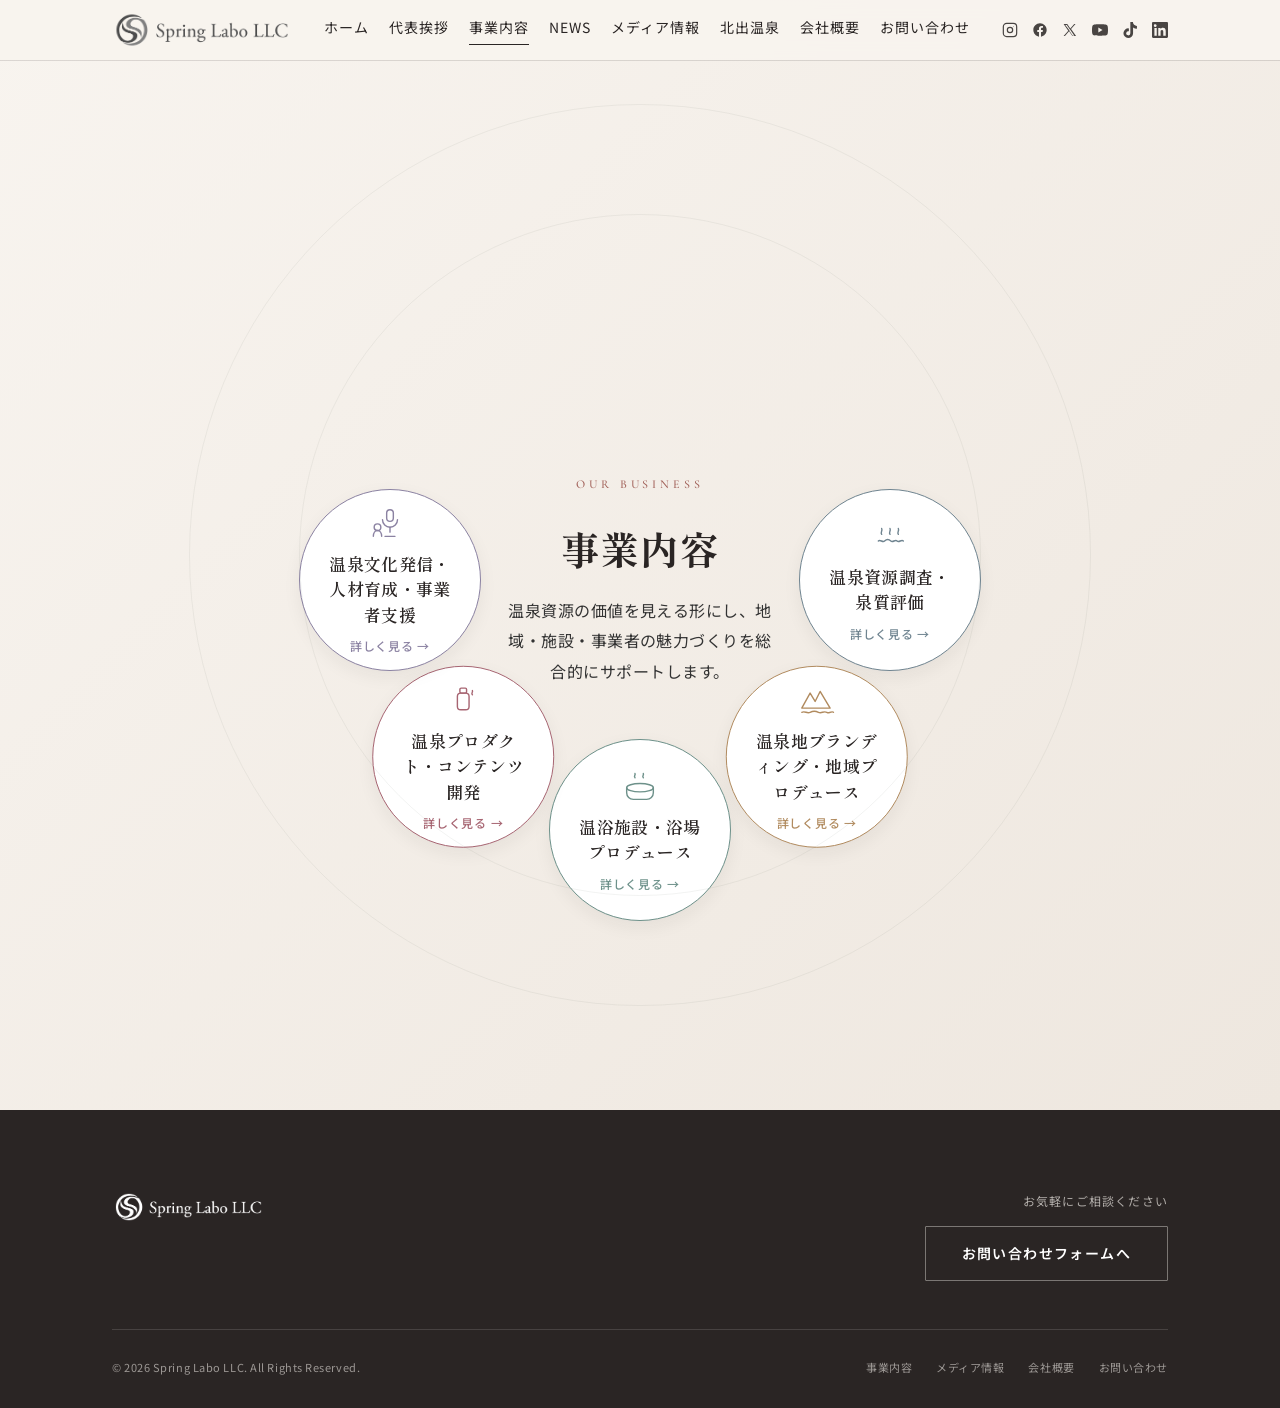
==== commit 1a968825: "Restyle news as editorial list" ====
--- a/business.html
+++ b/business.html
@@ -10,7 +10,7 @@
 <link rel="preconnect" href="https://fonts.googleapis.com">
 <link rel="preconnect" href="https://fonts.gstatic.com" crossorigin>
 <link href="https://fonts.googleapis.com/css2?family=Cormorant+Garamond:wght@500;600&family=Shippori+Mincho:wght@500;600;700&family=Noto+Sans+JP:wght@300;400;500;600&display=swap" rel="stylesheet">
-<link rel="stylesheet" href="styles.css?v=20260919-5">
+<link rel="stylesheet" href="styles.css?v=20260919-8">
 </head>
 <body>
 
@@ -22,7 +22,7 @@
       <a href="index.html">ホーム</a>
       <a href="greeting.html">代表挨拶</a>
       <a href="business.html" class="is-current">事業内容</a>
-      <a href="news.html">お知らせ</a>
+      <a href="news.html">NEWS</a>
       <a href="media.html">メディア情報</a>
       <a href="https://kitade-onsen.com/" target="_blank" rel="noopener">北出温泉</a>
       <a href="company.html">会社概要</a>
--- a/styles.css
+++ b/styles.css
@@ -1906,41 +1906,36 @@
 
 /* ---------- Home news ---------- */
 .home-news {
-  padding: 72px 0 0;
+  padding: 96px 0 0;
   background: var(--ivory);
 }
 
-.home-news-layout {
-  display: grid;
-  grid-template-columns: minmax(220px, 0.7fr) minmax(0, 1.8fr);
-  gap: 64px;
-  align-items: start;
+.home-news-heading {
+  display: flex;
+  align-items: flex-end;
+  justify-content: space-between;
+  gap: 32px;
+  margin-bottom: 34px;
 }
 
 .home-news-heading h2 {
-  font-family: var(--font-heading);
-  font-size: var(--fs-section-title);
-  font-weight: 600;
-  margin: 10px 0 16px;
-}
-
-.home-news-heading > p:last-of-type {
-  color: rgba(43,52,44,0.72);
-  line-height: 1.9;
+  font-family: var(--font-body);
+  font-size: clamp(3rem, 6vw, 5rem);
+  font-weight: 600;
+  line-height: 1;
+  letter-spacing: 0;
 }
 
 .home-news-all {
   display: inline-flex;
   align-items: center;
-  margin-top: 22px;
   color: var(--accent);
   font-size: var(--fs-small);
   font-weight: 600;
+  white-space: nowrap;
 }
 
 .home-news-all::after,
-.home-news-more::after,
-.news-index-more::after,
 .news-back-link::before {
   content: " →";
   transition: transform 0.25s ease;
@@ -1950,144 +1945,75 @@
   content: "← ";
 }
 
-.home-news-list {
-  border-top: 1px solid var(--line);
-}
-
-.home-news-item {
-  display: grid;
-  grid-template-columns: 140px minmax(0, 1fr);
-  gap: 24px;
-  align-items: center;
-  padding: 22px 0;
-  border-bottom: 1px solid var(--line);
-  color: var(--ink);
-}
-
-.home-news-thumbnail {
-  display: block;
-  overflow: hidden;
-  aspect-ratio: 4 / 3;
-  border-radius: 4px;
-}
-
-.home-news-thumbnail img {
-  width: 100%;
-  height: 100%;
-  object-fit: cover;
-  transition: transform 0.35s ease;
-}
-
-.home-news-item:hover img,
-.home-news-item:focus-visible img,
-.news-index-item:hover img,
-.news-index-item:focus-visible img {
-  transform: scale(1.035);
-}
-
-.home-news-item:focus-visible,
-.news-index-item:focus-visible {
+.news-list-item:focus-visible {
   outline: 2px solid var(--accent);
   outline-offset: 4px;
 }
 
-.home-news-item-content {
-  display: flex;
-  flex-direction: column;
-  align-items: flex-start;
-}
-
-.home-news-meta {
-  display: flex;
+.home-news + .services {
+  padding-top: 104px;
+}
+
+/* ---------- News index ---------- */
+.news-page-hero {
+  padding: 176px 0 54px;
+  text-align: left;
+  border-bottom: 0;
+}
+
+.news-page-hero h1 {
+  font-family: var(--font-body);
+  font-size: clamp(3.5rem, 7vw, 5.5rem);
+  font-weight: 600;
+  line-height: 1;
+  letter-spacing: 0;
+}
+
+.news-index-section {
+  padding: 18px 0 130px;
+  background: var(--ivory);
+}
+
+.news-list {
+  border-top: 1px solid rgba(42, 37, 36, 0.72);
+}
+
+.news-list-item {
+  display: block;
+  padding: 30px 18px 34px;
+  border-bottom: 1px solid rgba(42, 37, 36, 0.72);
+  color: var(--ink);
+  transition: color 0.25s ease, background-color 0.25s ease;
+}
+
+.news-list-item:hover {
+  color: var(--accent-dark);
+  background: rgba(159, 93, 85, 0.035);
+}
+
+.news-list-meta {
+  display: flex;
+  align-items: baseline;
   flex-wrap: wrap;
-  align-items: center;
-  gap: 14px;
-  color: var(--muted);
-  font-size: var(--fs-caption);
-  margin-bottom: 10px;
-}
-
-.home-news-meta span {
-  color: var(--accent);
-}
-
-.home-news-title {
-  font-family: var(--font-heading);
-  font-size: var(--fs-card-title);
-  font-weight: 600;
-  line-height: 1.65;
-}
-
-.home-news-more,
-.news-index-more {
-  margin-top: 12px;
-  color: var(--accent);
+  gap: 10px 28px;
+  margin-bottom: 13px;
+  color: rgba(42, 37, 36, 0.62);
   font-size: var(--fs-small);
   font-weight: 600;
-}
-
-.home-news + .services {
-  padding-top: 80px;
-}
-
-/* ---------- News index ---------- */
-.news-index-section {
-  padding: 80px 0 130px;
-  background: var(--ivory);
-}
-
-.news-index-intro {
-  max-width: 760px;
-  margin-bottom: 42px;
-  color: rgba(43,52,44,0.76);
-  line-height: 1.9;
-}
-
-.news-index-list {
-  border-top: 1px solid var(--line);
-}
-
-.news-index-item {
-  display: grid;
-  grid-template-columns: 240px minmax(0, 1fr);
-  gap: 36px;
-  align-items: center;
-  padding: 30px 0;
-  border-bottom: 1px solid var(--line);
-  color: var(--ink);
-}
-
-.news-index-thumbnail {
+  line-height: 1.5;
+}
+
+.news-list-meta time {
+  font-variant-numeric: tabular-nums;
+}
+
+.news-list-title {
   display: block;
-  overflow: hidden;
-  aspect-ratio: 4 / 3;
-  border-radius: 4px;
-}
-
-.news-index-thumbnail img {
-  width: 100%;
-  height: 100%;
-  object-fit: cover;
-  transition: transform 0.35s ease;
-}
-
-.news-index-content {
-  display: flex;
-  flex-direction: column;
-  align-items: flex-start;
-}
-
-.news-index-title {
-  font-family: var(--font-heading);
-  font-size: var(--fs-section-title);
-  font-weight: 600;
-  line-height: 1.55;
-  margin-bottom: 12px;
-}
-
-.news-index-description {
-  color: rgba(43,52,44,0.76);
-  line-height: 1.9;
+  font-family: var(--font-body);
+  font-size: clamp(1rem, 1.5vw, 1.25rem);
+  font-weight: 600;
+  line-height: 1.7;
+  letter-spacing: 0;
 }
 
 /* ---------- News article ---------- */
@@ -2420,19 +2346,18 @@
     padding: 24px 0;
   }
 
-  .home-news { padding-top: 54px; }
-  .home-news-layout { grid-template-columns: 1fr; gap: 32px; }
-  .home-news-heading > p:last-of-type { max-width: 32rem; }
-  .home-news-item { grid-template-columns: 96px minmax(0, 1fr); gap: 16px; }
-  .home-news-title { font-size: var(--fs-body); }
-  .home-news-more { margin-top: 8px; }
-  .home-news + .services { padding-top: 64px; }
-
-  .news-index-section { padding: 64px 0 100px; }
-  .news-index-intro { margin-bottom: 30px; }
-  .news-index-item { grid-template-columns: 112px minmax(0, 1fr); gap: 18px; padding: 22px 0; }
-  .news-index-title { font-size: var(--fs-card-title); }
-  .news-index-description { display: none; }
+  .home-news { padding-top: 68px; }
+  .home-news-heading { align-items: flex-end; gap: 18px; margin-bottom: 24px; }
+  .home-news-heading h2 { font-size: 2.75rem; }
+  .home-news-all { font-size: var(--fs-label); }
+  .home-news + .services { padding-top: 76px; }
+
+  .news-page-hero { padding: 132px 0 38px; text-align: left; }
+  .news-page-hero h1 { font-size: 3.5rem; }
+  .news-index-section { padding: 8px 0 100px; }
+  .news-list-item { padding: 24px 8px 27px; }
+  .news-list-meta { gap: 8px 20px; margin-bottom: 10px; font-size: var(--fs-label); }
+  .news-list-title { font-size: var(--fs-body); }
 
   .news-section { padding: 72px 0 100px; }
   .news-article-header { margin-bottom: 30px; }
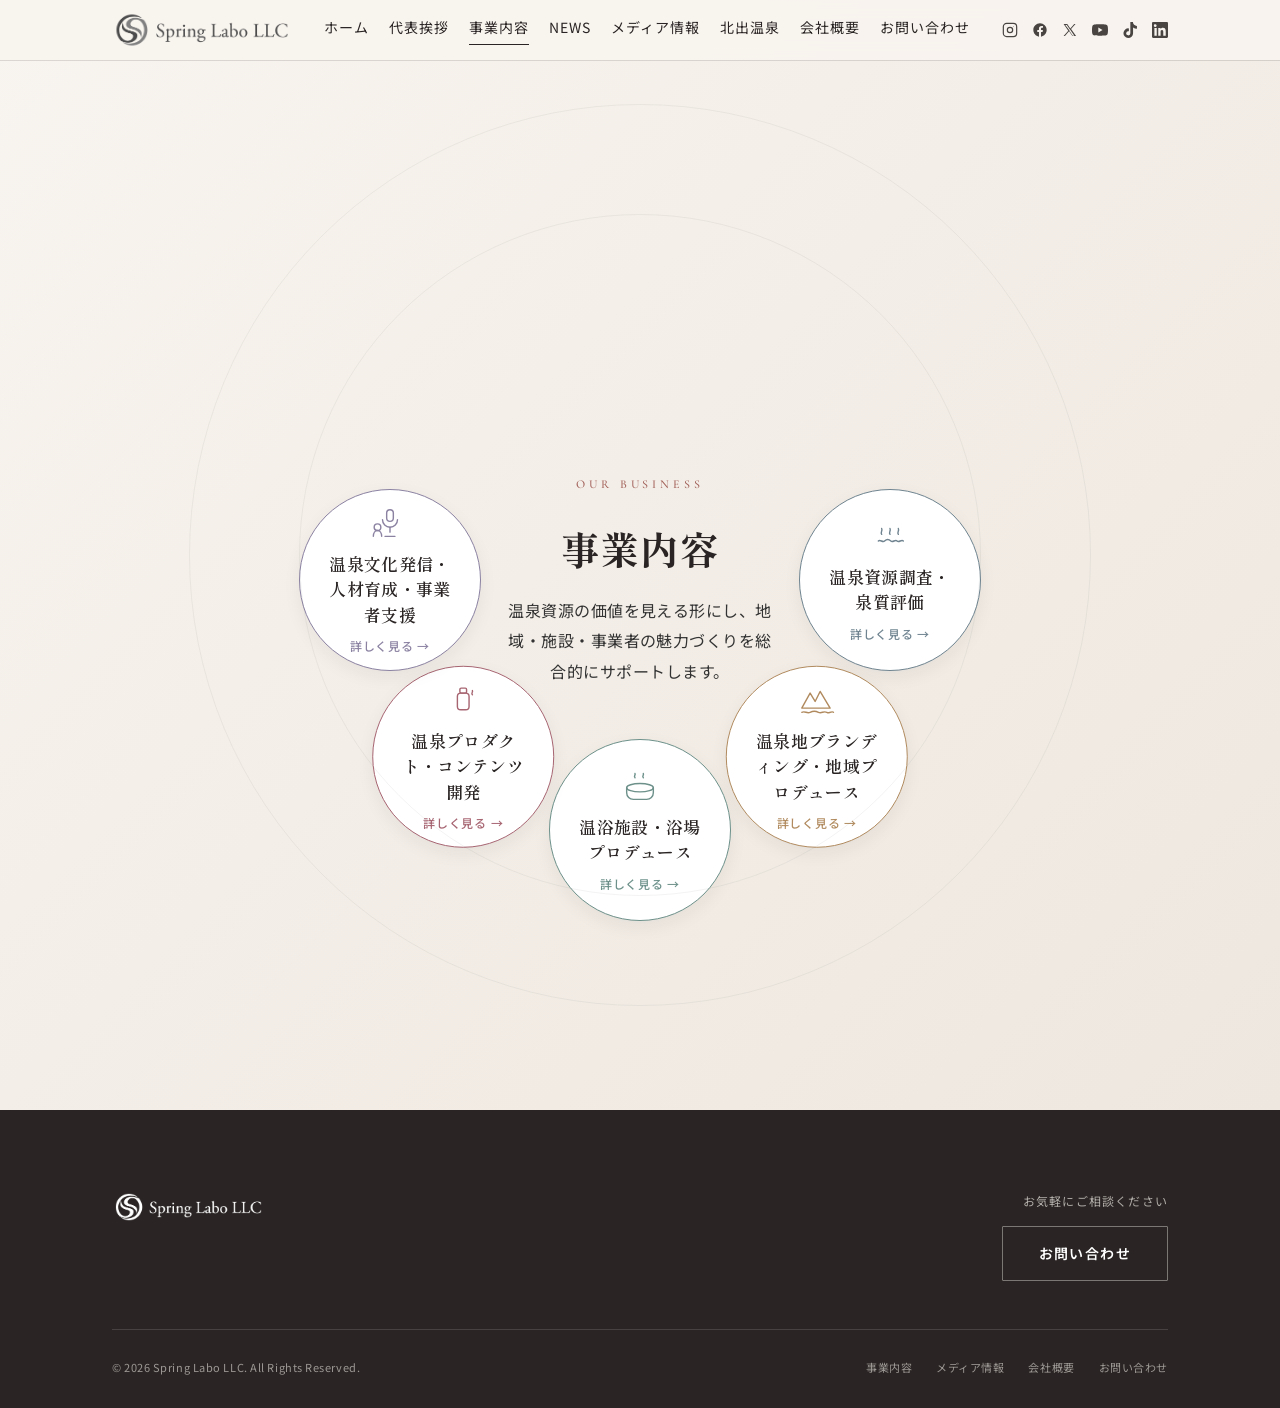
==== commit 20ef09c7: "Standardize contact labels" ====
--- a/business.html
+++ b/business.html
@@ -88,7 +88,7 @@
       </div>
       <div class="footer-contact">
         <p>お気軽にご相談ください</p>
-        <a href="contact.html" class="btn btn-outline">お問い合わせフォームへ</a>
+        <a href="contact.html" class="btn btn-outline">お問い合わせ</a>
       </div>
     </div>
     <div class="footer-bottom">
--- a/styles.css
+++ b/styles.css
@@ -281,10 +281,13 @@
 
 .hero-eyebrow {
   font-family: var(--font-label);
-  font-size: var(--fs-label);
-  letter-spacing: 0.38em;
+  font-size: clamp(1rem, 1.35vw, 1.125rem);
+  font-weight: 600;
+  line-height: 1.5;
+  letter-spacing: 0.24em;
   text-transform: uppercase;
-  opacity: 0.85;
+  opacity: 0.96;
+  text-shadow: 0 1px 12px rgba(0, 0, 0, 0.32);
   margin-bottom: 22px;
 }
 
@@ -963,11 +966,13 @@
 
 .greeting-wrap p:last-child { margin-bottom: 0; }
 
-.greeting-pledge {
+.greeting-wrap .greeting-pledge {
   font-family: var(--font-heading);
-  font-size: clamp(1.65rem, 3vw, 2.45rem);
-  font-weight: 600;
-  line-height: 1.7;
+  font-size: clamp(1.25rem, 2vw, 1.5rem);
+  font-weight: 600;
+  line-height: 1.6;
+  letter-spacing: 0;
+  white-space: nowrap;
   text-align: center;
   color: var(--ink);
   padding: 44px 0;
@@ -988,9 +993,9 @@
 @media (max-width: 700px) {
   .greeting-block { padding: 72px 0 40px; }
   .greeting-wrap p { font-size: var(--fs-body); }
-  .greeting-pledge {
-    font-size: clamp(1.55rem, 7.2vw, 2rem);
-    line-height: 1.85;
+  .greeting-wrap .greeting-pledge {
+    font-size: clamp(1rem, 4.8vw, 1.125rem);
+    line-height: 1.7;
     padding: 38px 0;
   }
 }
@@ -1919,20 +1924,48 @@
 }
 
 .home-news-heading h2 {
-  font-family: var(--font-body);
-  font-size: clamp(3rem, 6vw, 5rem);
+  font-family: var(--font-heading);
+  font-size: clamp(2rem, 3.2vw, 2.625rem);
   font-weight: 600;
   line-height: 1;
   letter-spacing: 0;
+}
+
+.home-news-cards {
+  display: grid;
+  grid-template-columns: repeat(2, minmax(0, 320px));
+  gap: 34px;
+}
+
+.home-news-card .pickup-title {
+  font-size: 1rem;
+}
+
+.home-news-footer {
+  display: flex;
+  justify-content: flex-end;
+  margin-top: 42px;
 }
 
 .home-news-all {
   display: inline-flex;
   align-items: center;
-  color: var(--accent);
-  font-size: var(--fs-small);
+  justify-content: space-between;
+  width: min(100%, 292px);
+  min-height: 64px;
+  padding: 16px 22px;
+  border: 1px solid rgba(42, 37, 36, 0.55);
+  color: rgba(42, 37, 36, 0.72);
+  font-size: var(--fs-body);
   font-weight: 600;
   white-space: nowrap;
+  transition: color 0.25s ease, border-color 0.25s ease, background-color 0.25s ease;
+}
+
+.home-news-all:hover {
+  color: var(--accent-dark);
+  border-color: var(--accent);
+  background: rgba(159, 93, 85, 0.035);
 }
 
 .home-news-all::after,
@@ -1956,14 +1989,14 @@
 
 /* ---------- News index ---------- */
 .news-page-hero {
-  padding: 176px 0 54px;
+  padding: 132px 0 34px;
   text-align: left;
   border-bottom: 0;
 }
 
 .news-page-hero h1 {
-  font-family: var(--font-body);
-  font-size: clamp(3.5rem, 7vw, 5.5rem);
+  font-family: var(--font-heading);
+  font-size: clamp(2rem, 3.2vw, 2.625rem);
   font-weight: 600;
   line-height: 1;
   letter-spacing: 0;
@@ -2016,6 +2049,258 @@
   letter-spacing: 0;
 }
 
+.news-editorial {
+  border-top: 1px solid rgba(42, 37, 36, 0.58);
+}
+
+.news-featured {
+  display: grid;
+  grid-template-columns: 240px minmax(0, 1fr);
+  gap: 32px;
+  align-items: center;
+  padding: 22px 0;
+  border-bottom: 1px solid rgba(42, 37, 36, 0.58);
+}
+
+.news-featured-image {
+  display: block;
+  overflow: hidden;
+  background: #fff;
+  border-radius: 4px;
+}
+
+.news-featured-image {
+  aspect-ratio: 3 / 2;
+}
+
+.news-featured-image img {
+  display: block;
+  width: 100%;
+  height: 100%;
+  transition: transform 0.45s ease;
+}
+
+.news-featured-image img {
+  object-fit: contain;
+}
+
+.news-featured-content {
+  display: flex;
+  flex-direction: column;
+  align-items: flex-start;
+}
+
+.news-card-meta {
+  display: flex;
+  align-items: baseline;
+  flex-wrap: wrap;
+  gap: 10px 22px;
+  margin-bottom: 9px;
+  color: rgba(42, 37, 36, 0.58);
+  font-size: var(--fs-small);
+  font-weight: 600;
+}
+
+.news-card-meta time {
+  font-variant-numeric: tabular-nums;
+}
+
+.news-card-meta span {
+  color: var(--accent-dark);
+}
+
+.news-featured-title {
+  display: block;
+  font-family: var(--font-heading);
+  color: var(--ink);
+  font-weight: 600;
+}
+
+.news-featured-title {
+  font-size: var(--fs-subtitle);
+  line-height: 1.5;
+  margin-bottom: 8px;
+}
+
+.news-card-description {
+  display: -webkit-box;
+  overflow: hidden;
+  -webkit-box-orient: vertical;
+  -webkit-line-clamp: 2;
+  color: rgba(42, 37, 36, 0.72);
+  font-size: var(--fs-small);
+  line-height: 1.7;
+}
+
+.news-card-more {
+  display: inline-flex;
+  align-items: center;
+  gap: 16px;
+  margin-top: 12px;
+  color: var(--accent-dark);
+  font-size: var(--fs-small);
+  font-weight: 600;
+}
+
+.news-card-more::after {
+  content: "→";
+  transition: transform 0.25s ease;
+}
+
+.news-featured:hover .news-featured-image img,
+.news-featured:focus-visible .news-featured-image img {
+  transform: scale(1.025);
+}
+
+.news-featured:hover .news-card-more::after,
+.news-featured:focus-visible .news-card-more::after {
+  transform: translateX(5px);
+}
+
+.news-featured:focus-visible {
+  outline: 2px solid var(--accent);
+  outline-offset: 5px;
+}
+
+/* ---------- Pick up slider ---------- */
+.pickup-section {
+  padding: 14px 0 130px;
+  background: var(--ivory);
+}
+
+.pickup-slider {
+  position: relative;
+}
+
+.pickup-controls {
+  position: absolute;
+  top: -72px;
+  right: 0;
+  left: 0;
+  z-index: 2;
+  display: flex;
+  justify-content: flex-end;
+  gap: 8px;
+}
+
+.pickup-arrow {
+  display: grid;
+  width: 46px;
+  height: 46px;
+  padding: 0;
+  border: 1px solid rgba(42, 37, 36, 0.42);
+  background: transparent;
+  color: var(--ink);
+  place-items: center;
+  font-size: 1.2rem;
+  line-height: 1;
+  cursor: pointer;
+  transition: color 0.25s ease, border-color 0.25s ease, background-color 0.25s ease;
+}
+
+.pickup-arrow:hover,
+.pickup-arrow:focus-visible {
+  border-color: var(--accent-dark);
+  background: var(--accent-dark);
+  color: #fff;
+}
+
+.pickup-viewport {
+  overflow-x: auto;
+  overscroll-behavior-inline: contain;
+  scroll-behavior: smooth;
+  scroll-padding-inline-start: max(24px, calc(50vw - 528px));
+  scroll-snap-type: x mandatory;
+  scrollbar-width: none;
+}
+
+.pickup-viewport::-webkit-scrollbar {
+  display: none;
+}
+
+.pickup-track {
+  display: grid;
+  grid-auto-flow: column;
+  grid-auto-columns: clamp(280px, 28vw, 360px);
+  column-gap: 24px;
+  width: max-content;
+  padding-inline: max(24px, calc(50vw - 528px)) 70vw;
+}
+
+.pickup-card {
+  display: flex;
+  min-width: 0;
+  flex-direction: column;
+  color: var(--ink);
+  scroll-snap-align: start;
+  transition: opacity 0.3s ease, transform 0.45s ease;
+}
+
+.pickup-image {
+  position: relative;
+  display: block;
+  overflow: hidden;
+  aspect-ratio: 3 / 2;
+  background: #fff;
+  transition: box-shadow 0.45s ease;
+}
+
+.pickup-image img {
+  position: relative;
+  z-index: 1;
+  display: block;
+  width: 100%;
+  height: 100%;
+  object-fit: contain;
+  transition: transform 0.45s ease;
+}
+
+.pickup-card:hover .pickup-image img,
+.pickup-card:focus-visible .pickup-image img {
+  transform: scale(1.02);
+}
+
+.pickup-card:hover,
+.pickup-card:focus-visible {
+  opacity: 0.72;
+  transform: translateY(-5px);
+}
+
+.pickup-card:hover .pickup-image,
+.pickup-card:focus-visible .pickup-image {
+  box-shadow: 0 16px 34px rgba(42, 37, 36, 0.15);
+}
+
+.pickup-meta {
+  display: flex;
+  flex-wrap: wrap;
+  gap: 5px 12px;
+  margin-top: 12px;
+  color: rgba(42, 37, 36, 0.58);
+  font-size: var(--fs-caption);
+  font-weight: 600;
+}
+
+.pickup-meta span {
+  color: var(--accent-dark);
+}
+
+.pickup-title {
+  display: block;
+  margin-top: 5px;
+  font-family: var(--font-body);
+  font-size: 1.125rem;
+  font-weight: 600;
+  line-height: 1.65;
+  text-wrap: balance;
+  transition: color 0.35s ease;
+}
+
+.pickup-card:hover .pickup-title,
+.pickup-card:focus-visible .pickup-title {
+  color: var(--accent-dark);
+}
+
 /* ---------- News article ---------- */
 .news-section {
   padding: 96px 0 130px;
@@ -2069,14 +2354,18 @@
 
 .news-article-visual {
   overflow: hidden;
+  width: 100%;
+  max-width: 760px;
+  margin-left: auto;
+  margin-right: auto;
   border-radius: 6px;
   margin-bottom: 46px;
 }
 
 .news-article-visual img {
+  display: block;
   width: 100%;
-  aspect-ratio: 4 / 3;
-  object-fit: cover;
+  height: auto;
 }
 
 .news-article-body {
@@ -2138,7 +2427,7 @@
   display: grid;
   grid-template-columns: 180px 1fr;
   gap: 32px;
-  padding: 28px 0;
+  padding: 28px clamp(40px, 5vw, 48px);
   border-bottom: 1px solid var(--line);
 }
 
@@ -2310,6 +2599,11 @@
     line-height: 1.75;
   }
 
+  .hero-eyebrow {
+    font-size: clamp(0.8125rem, 3.6vw, 0.9375rem);
+    letter-spacing: 0.16em;
+  }
+
   .hero-sub { font-size: var(--fs-small); }
 
   .br-mobile { display: inline; }
@@ -2343,22 +2637,48 @@
   .company-table dl > div {
     grid-template-columns: 1fr;
     gap: 10px;
-    padding: 24px 0;
+    padding: 24px 20px;
   }
 
   .home-news { padding-top: 68px; }
   .home-news-heading { align-items: flex-end; gap: 18px; margin-bottom: 24px; }
-  .home-news-heading h2 { font-size: 2.75rem; }
-  .home-news-all { font-size: var(--fs-label); }
+  .home-news-heading h2 { font-size: 2rem; }
+  .home-news-cards {
+    grid-template-columns: 1fr;
+    gap: 34px;
+  }
+  .home-news-card .pickup-title { font-size: 1rem; }
+  .home-news-footer { margin-top: 30px; }
+  .home-news-all { width: 100%; min-height: 58px; font-size: var(--fs-small); }
   .home-news + .services { padding-top: 76px; }
 
   .news-page-hero { padding: 132px 0 38px; text-align: left; }
-  .news-page-hero h1 { font-size: 3.5rem; }
+  .news-page-hero h1 { font-size: 2rem; }
   .news-index-section { padding: 8px 0 100px; }
   .news-list-item { padding: 24px 8px 27px; }
   .news-list-meta { gap: 8px 20px; margin-bottom: 10px; font-size: var(--fs-label); }
   .news-list-title { font-size: var(--fs-body); }
 
+  .news-featured {
+    grid-template-columns: 112px minmax(0, 1fr);
+    gap: 16px;
+    padding: 20px 0;
+  }
+  .news-card-meta { gap: 6px 12px; margin-bottom: 7px; font-size: var(--fs-caption); }
+  .news-featured-title { font-size: var(--fs-body); margin-bottom: 0; }
+  .news-card-description { display: none; }
+  .news-card-more { margin-top: 8px; font-size: var(--fs-label); }
+  .pickup-section { padding: 0 0 90px; }
+  .pickup-controls { top: -58px; }
+  .pickup-arrow { width: 42px; height: 42px; }
+  .pickup-track {
+    grid-auto-columns: min(68vw, 260px);
+    column-gap: 18px;
+    padding-inline: 24px 40vw;
+  }
+  .pickup-viewport { scroll-padding-inline-start: 24px; }
+  .pickup-meta { margin-top: 10px; font-size: var(--fs-caption); }
+  .pickup-title { margin-top: 5px; font-size: 1rem; line-height: 1.65; }
   .news-section { padding: 72px 0 100px; }
   .news-article-header { margin-bottom: 30px; }
   .news-article-header h2 { font-size: var(--fs-section-title); }
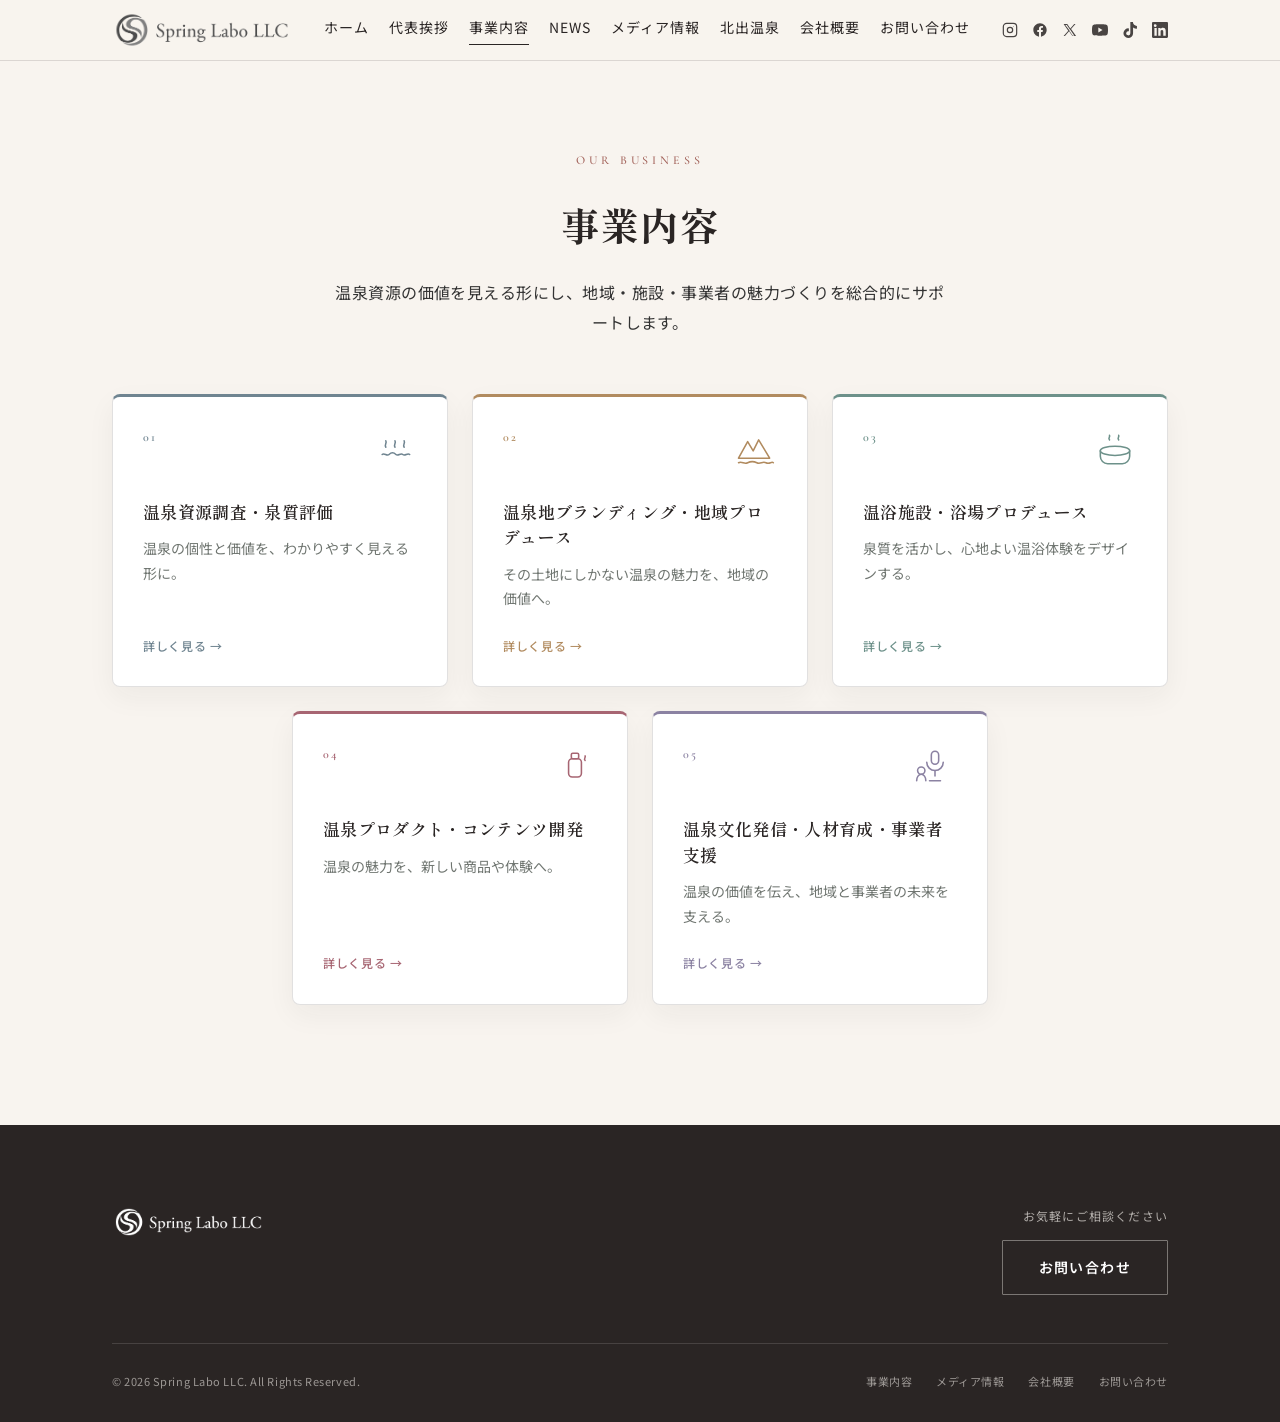
==== commit 9341d443: "Redesign business page as card grid" ====
--- a/business.html
+++ b/business.html
@@ -10,7 +10,7 @@
 <link rel="preconnect" href="https://fonts.googleapis.com">
 <link rel="preconnect" href="https://fonts.gstatic.com" crossorigin>
 <link href="https://fonts.googleapis.com/css2?family=Cormorant+Garamond:wght@500;600&family=Shippori+Mincho:wght@500;600;700&family=Noto+Sans+JP:wght@300;400;500;600&display=swap" rel="stylesheet">
-<link rel="stylesheet" href="styles.css?v=20260919-8">
+<link rel="stylesheet" href="styles.css?v=20260929-1">
 </head>
 <body>
 
@@ -104,7 +104,7 @@
 </footer>
 
 <script src="main.js"></script>
-<script src="business.js?v=20260919-2"></script>
+<script src="business.js?v=20260929-1"></script>
 
 </body>
 </html>
--- a/styles.css
+++ b/styles.css
@@ -653,23 +653,9 @@
   border: 1px solid var(--line);
   border-radius: 8px;
   overflow: hidden;
-  cursor: pointer;
   font: inherit;
   color: inherit;
   padding: 0;
-  transition: transform 0.35s ease, box-shadow 0.35s ease, border-color 0.35s ease;
-}
-
-.media-card:hover,
-.media-card:focus-visible {
-  transform: translateY(-3px);
-  box-shadow: 0 16px 34px rgba(42,37,36,0.1);
-  border-color: rgba(159,93,85,0.28);
-}
-
-.media-card:focus-visible {
-  outline: 2px solid var(--accent);
-  outline-offset: 3px;
 }
 
 .media-card-thumb {
@@ -740,17 +726,6 @@
   overflow: hidden;
 }
 
-.media-card-more {
-  margin-top: auto;
-  padding-top: 6px;
-  font-size: var(--fs-label);
-  letter-spacing: 0.05em;
-  color: var(--accent);
-  font-weight: 500;
-}
-
-.media-card-more::after { content: " →"; }
-
 .media-empty {
   text-align: center;
   font-size: var(--fs-small);
@@ -760,122 +735,6 @@
 }
 
 .media-loadmore { text-align: center; margin-top: 28px; }
-
-/* ---------- Media modal ---------- */
-.media-modal {
-  position: fixed;
-  inset: 0;
-  z-index: 200;
-  display: flex;
-  align-items: center;
-  justify-content: center;
-  padding: 24px;
-}
-
-.media-modal[hidden] { display: none; }
-
-.media-modal-backdrop {
-  position: absolute;
-  inset: 0;
-  background: rgba(43,52,44,0.6);
-  backdrop-filter: blur(2px);
-}
-
-.media-modal-dialog {
-  position: relative;
-  background: #fff;
-  border-radius: 8px;
-  max-width: 640px;
-  width: 100%;
-  max-height: 88vh;
-  overflow-y: auto;
-  box-shadow: 0 32px 70px rgba(42,37,36,0.25);
-}
-
-.media-modal-close {
-  position: absolute;
-  top: 16px;
-  right: 16px;
-  width: 36px;
-  height: 36px;
-  border-radius: 50%;
-  background: #fff;
-  border: 1px solid var(--line);
-  font-size: var(--fs-subtitle);
-  line-height: 1;
-  cursor: pointer;
-  z-index: 1;
-  color: var(--ink);
-}
-
-.media-modal-close:hover { background: var(--ivory); }
-
-.media-modal-close:focus-visible {
-  outline: 2px solid var(--accent);
-  outline-offset: 2px;
-}
-
-.media-modal-image {
-  width: 100%;
-  aspect-ratio: 16 / 9;
-  background: rgba(43,52,44,0.04);
-  overflow: hidden;
-}
-
-.media-modal-image img { width: 100%; height: 100%; object-fit: cover; display: block; }
-
-.media-modal-image--placeholder {
-  display: flex;
-  align-items: center;
-  justify-content: center;
-  background: linear-gradient(135deg, rgba(159,93,85,0.13), rgba(183,154,103,0.14));
-}
-
-.media-modal-image--placeholder::before {
-  content: "SL";
-  font-family: var(--font-label);
-  font-size: var(--fs-section-title);
-  letter-spacing: 0.08em;
-  opacity: 0.45;
-}
-
-.media-modal-body { padding: 32px; }
-
-.media-modal-meta {
-  font-family: var(--font-label);
-  font-size: var(--fs-label);
-  letter-spacing: 0.05em;
-  color: rgba(43,52,44,0.55);
-  margin-bottom: 14px;
-}
-
-.media-modal-title {
-  font-family: var(--font-heading);
-  font-size: var(--fs-subtitle);
-  font-weight: 600;
-  margin-bottom: 16px;
-}
-
-.media-modal-summary {
-  font-size: var(--fs-body);
-  font-weight: 400;
-  line-height: 1.9;
-  color: rgba(43,52,44,0.82);
-  margin-bottom: 24px;
-}
-
-.media-modal-link {
-  display: inline-block;
-  font-size: var(--fs-small);
-  font-weight: 500;
-  color: var(--accent);
-  border-bottom: 1px solid var(--accent);
-  padding-bottom: 2px;
-}
-
-.media-modal-link[hidden] { display: none; }
-
-body.modal-open { overflow: hidden; }
 
 /* ---------- Profile CTA ---------- */
 .profile-cta {
@@ -1252,51 +1111,23 @@
 /* ---------- Business hub (business.html) ---------- */
 .business-hub {
   position: relative;
-  padding: 200px 0 150px;
+  padding: 150px 0 120px;
   overflow: hidden;
-  background: linear-gradient(135deg, var(--ivory) 0%, var(--smoke) 100%);
-}
-
-.business-hub::before,
-.business-hub::after {
-  content: "";
-  position: absolute;
-  border-radius: 50%;
-  border: 1px solid rgba(43,52,44,0.06);
-  pointer-events: none;
-}
-
-.business-hub::before {
-  width: 900px;
-  height: 900px;
-  top: 50%;
-  left: 50%;
-  transform: translate(-50%, -50%);
-}
-
-.business-hub::after {
-  width: 680px;
-  height: 680px;
-  top: 50%;
-  left: 50%;
-  transform: translate(-50%, -50%);
+  background: var(--ivory);
 }
 
 .business-diagram {
-  position: relative;
-  width: min(760px, 96vw);
-  aspect-ratio: 1 / 1;
+  width: min(1120px, 100%);
   margin: 0 auto;
-  --radius: 250px;
-  --card-size: 182px;
+  display: grid;
+  grid-template-columns: repeat(6, minmax(0, 1fr));
+  gap: 24px;
 }
 
 .business-hub-center {
-  position: absolute;
-  top: 50%;
-  left: 50%;
-  transform: translate(-50%, -50%);
-  width: 280px;
+  grid-column: 1 / -1;
+  width: min(680px, 100%);
+  margin: 0 auto 32px;
   text-align: center;
 }
 
@@ -1305,7 +1136,7 @@
   font-size: var(--fs-page-title);
   font-weight: 700;
   color: var(--ink);
-  margin-bottom: 12px;
+  margin-bottom: 18px;
 }
 
 .business-hub-eyebrow {
@@ -1319,7 +1150,8 @@
 }
 
 .business-hub-desc {
-  margin-top: 4px;
+  margin: 0 auto;
+  max-width: 620px;
 }
 
 /* Shared body-copy typography for the business page (hub blurb + modal
@@ -1335,44 +1167,40 @@
 }
 
 .biz-card {
-  position: absolute;
-  top: 50%;
-  left: 50%;
-  width: var(--card-size);
-  height: var(--card-size);
-  margin-top: calc(var(--card-size) / -2);
-  margin-left: calc(var(--card-size) / -2);
-  transform: rotate(calc(45deg * var(--i))) translate(var(--radius)) rotate(calc(-45deg * var(--i)));
-  border-radius: 50%;
+  position: relative;
+  grid-column: span 2;
+  min-height: 290px;
+  border-radius: 8px;
   background: #fff;
-  border: 1.5px solid var(--accent-color);
+  border: 1px solid var(--line);
+  border-top: 3px solid var(--accent-color);
   display: flex;
   flex-direction: column;
-  align-items: center;
-  justify-content: center;
-  gap: 8px;
-  padding: 18px;
-  text-align: center;
+  align-items: stretch;
+  padding: 30px;
+  text-align: left;
   cursor: pointer;
   font: inherit;
   color: var(--ink);
-  box-shadow: 0 6px 18px rgba(42,37,36,0.06);
+  box-shadow: 0 10px 28px rgba(42,37,36,0.05);
   opacity: 0;
-  animation: bizCardIn 0.7s ease both;
-  animation-delay: calc(var(--i) * 90ms + 120ms);
+  animation: bizCardIn 0.65s ease both;
+  animation-delay: calc(var(--i) * 80ms + 100ms);
   transition: transform 0.4s ease, box-shadow 0.4s ease, border-color 0.4s ease;
 }
 
+.biz-card:nth-of-type(4) { grid-column: 2 / span 2; }
+
 @keyframes bizCardIn {
-  from { opacity: 0; transform: rotate(calc(45deg * var(--i))) translate(var(--radius)) rotate(calc(-45deg * var(--i))) scale(0.85); }
-  to { opacity: 1; transform: rotate(calc(45deg * var(--i))) translate(var(--radius)) rotate(calc(-45deg * var(--i))) scale(1); }
+  from { opacity: 0; transform: translateY(18px); }
+  to { opacity: 1; transform: translateY(0); }
 }
 
 .biz-card:hover,
 .biz-card:focus-visible {
-  transform: rotate(calc(45deg * var(--i))) translate(var(--radius)) rotate(calc(-45deg * var(--i))) translateY(-4px);
-  box-shadow: 0 16px 30px rgba(42,37,36,0.11);
-  border-color: var(--accent-color-dark, var(--accent-color));
+  transform: translateY(-5px);
+  box-shadow: 0 16px 34px rgba(42,37,36,0.11);
+  border-color: var(--accent-color);
 }
 
 .biz-card:focus-visible {
@@ -1380,31 +1208,56 @@
   outline-offset: 3px;
 }
 
-.biz-card:hover .biz-card-icon,
-.biz-card:focus-visible .biz-card-icon {
-  transform: scale(1.1);
+.biz-card-header {
+  display: flex;
+  align-items: flex-start;
+  justify-content: space-between;
+  margin-bottom: 28px;
 }
 
 .biz-card-icon {
-  width: 40px;
-  height: 40px;
+  display: block;
+  width: 44px;
+  height: 44px;
   color: var(--accent-color);
   transition: transform 0.35s ease;
 }
 
+.biz-card:hover .biz-card-icon,
+.biz-card:focus-visible .biz-card-icon { transform: translateY(-2px); }
+
 .biz-card-icon svg { width: 100%; height: 100%; }
 
+.biz-card-number {
+  font-family: var(--font-label);
+  font-size: var(--fs-label);
+  font-weight: 600;
+  letter-spacing: 0.16em;
+  color: var(--accent-color);
+}
+
 .biz-card-title {
+  display: block;
   font-family: var(--font-heading);
   font-size: var(--fs-card-title);
   font-weight: 600;
   line-height: 1.5;
   letter-spacing: 0.02em;
   color: var(--ink);
-  max-width: 138px;
+  margin-bottom: 12px;
+}
+
+.biz-card-description {
+  display: block;
+  font-size: var(--fs-small);
+  line-height: 1.75;
+  color: rgba(43,52,44,0.68);
 }
 
 .biz-card-more {
+  display: block;
+  margin-top: auto;
+  padding-top: 24px;
   font-size: var(--fs-label);
   letter-spacing: 0.06em;
   color: var(--accent-color);
@@ -1413,83 +1266,46 @@
 
 .biz-card-more::after { content: " →"; }
 
-/* Click feedback stays outside the card transform so the radial layout remains stable. */
-.biz-card::after {
-  content: "";
-  position: absolute;
-  inset: -14px;
-  border-radius: 50%;
-  box-shadow: 0 0 0 0 rgba(var(--accent-color-rgb), 0);
-  opacity: 0;
-  pointer-events: none;
-}
-
-.biz-card.is-pulsing::after {
-  animation: bizCardGlowPulse 0.7s ease-out;
-}
-
-@keyframes bizCardGlowPulse {
-  0% { box-shadow: 0 0 0 0 rgba(var(--accent-color-rgb), 0.55); opacity: 1; }
-  70% { box-shadow: 0 0 46px 16px rgba(var(--accent-color-rgb), 0.35); opacity: 1; }
-  100% { box-shadow: 0 0 46px 16px rgba(var(--accent-color-rgb), 0); opacity: 0; }
-}
-
-/* Tablet / mobile: switch from radial layout to a card grid */
 @media (max-width: 1023px) {
-  .business-hub { padding: 100px 0 90px; }
+  .business-hub { padding: 120px 0 90px; }
 
   .business-diagram {
-    width: 100%;
-    aspect-ratio: auto;
-    height: auto;
-    display: grid;
-    grid-template-columns: repeat(4, 1fr);
+    grid-template-columns: repeat(2, minmax(0, 1fr));
     gap: 20px;
   }
 
   .business-hub-center {
-    position: static;
     grid-column: 1 / -1;
-    transform: none;
+    margin-bottom: 22px;
+  }
+
+  .biz-card {
+    grid-column: span 1;
+    min-height: 270px;
+  }
+
+  .biz-card:nth-of-type(4) { grid-column: auto; }
+
+  .biz-card:nth-of-type(5) {
+    grid-column: 1 / -1;
+    width: calc(50% - 10px);
+    justify-self: center;
+  }
+}
+
+@media (max-width: 640px) {
+  .business-hub { padding: 100px 0 70px; }
+  .business-diagram { grid-template-columns: 1fr; }
+  .business-hub-center { margin-bottom: 14px; }
+  .biz-card,
+  .biz-card:nth-of-type(5) {
+    grid-column: 1;
     width: 100%;
-    max-width: 460px;
-    margin: 0 auto 8px;
+    min-height: 0;
+    padding: 26px 22px;
   }
-
-  .biz-card {
-    position: relative;
-    top: auto;
-    left: auto;
-    margin: 0;
-    width: 100%;
-    height: auto;
-    min-height: 190px;
-    border-radius: 8px;
-    transform: none !important;
-    animation: bizCardInGrid 0.6s ease both;
-    animation-delay: calc(var(--i) * 80ms);
-  }
-
-  .biz-card:hover,
-  .biz-card:focus-visible {
-    transform: translateY(-4px) !important;
-  }
-
-  .biz-card-title { max-width: none; }
-}
-
-@keyframes bizCardInGrid {
-  from { opacity: 0; transform: translateY(16px); }
-  to { opacity: 1; transform: translateY(0); }
-}
-
-@media (max-width: 720px) {
-  .business-diagram { grid-template-columns: repeat(2, 1fr); gap: 16px; }
-}
-
-@media (max-width: 420px) {
-  .business-diagram { grid-template-columns: 1fr; }
-  .biz-card { min-height: 0; padding: 24px 20px; }
+  .biz-card-header { margin-bottom: 22px; }
+  .biz-card-more { padding-top: 20px; }
 }
 
 /* ---------- Business modal ---------- */
@@ -1638,9 +1454,6 @@
     animation: none;
     opacity: 1;
     transition: none;
-  }
-  .biz-card.is-pulsing::after {
-    animation: none;
   }
 }
 
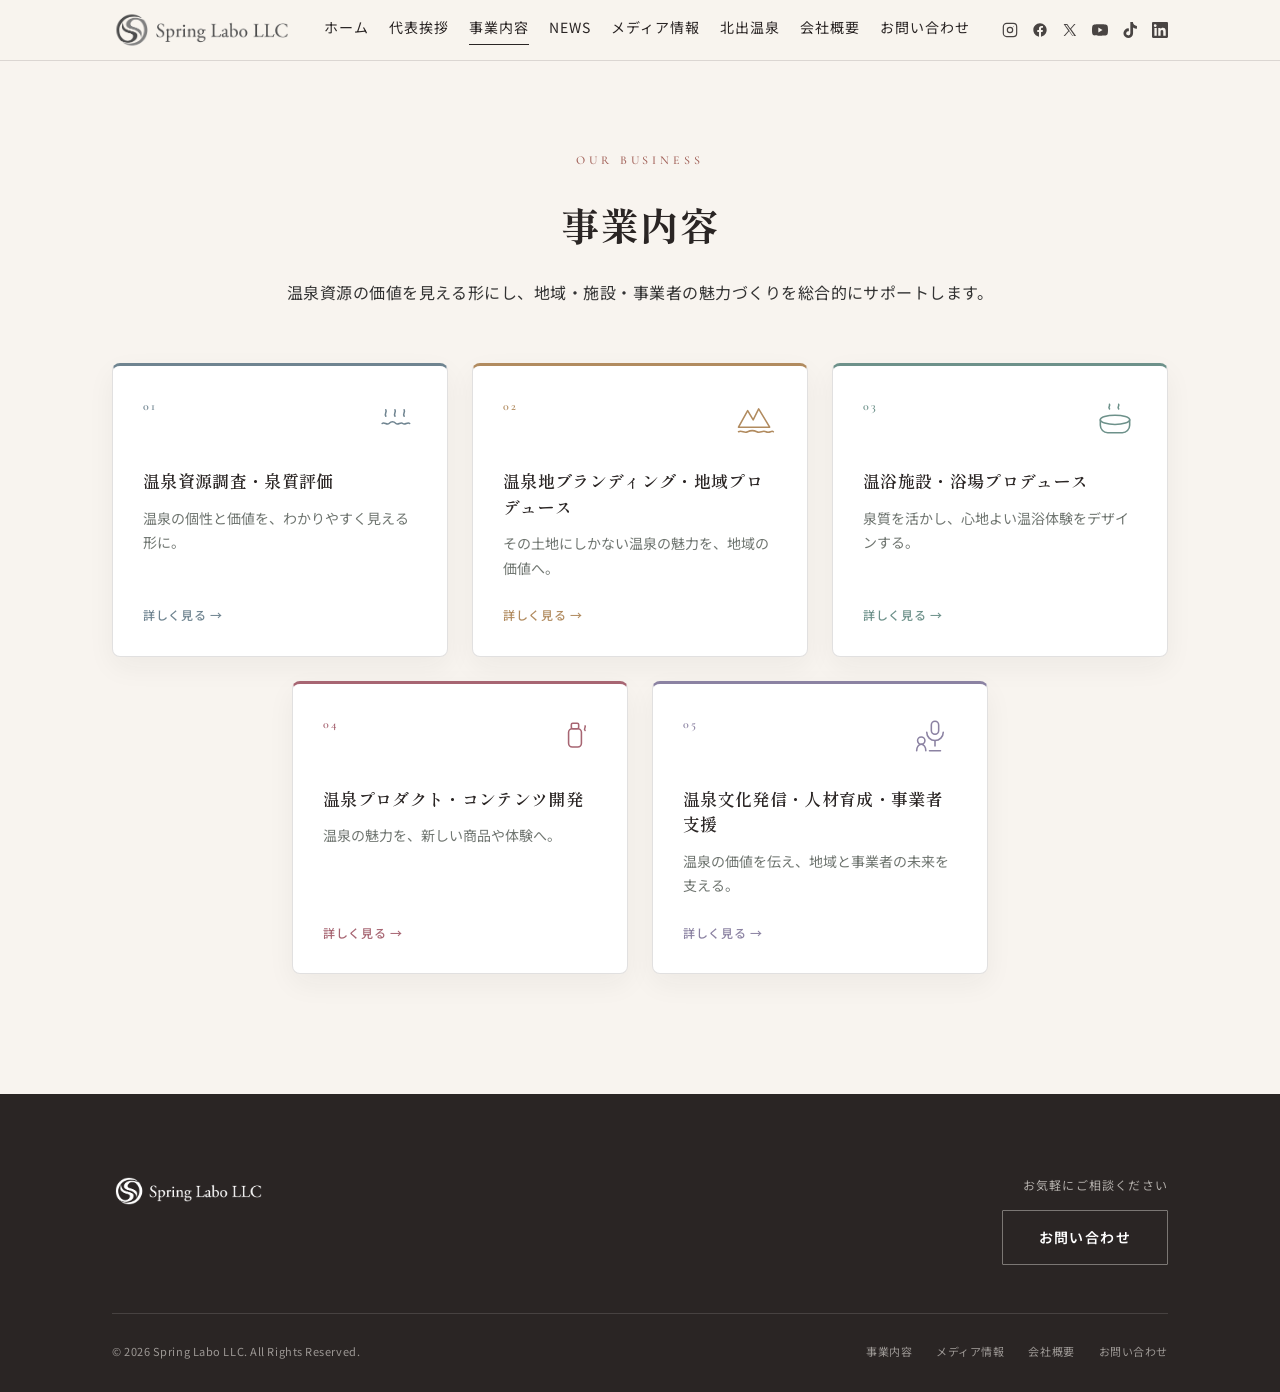
==== commit af014a58: "Keep business intro on one line" ====
--- a/business.html
+++ b/business.html
@@ -10,7 +10,7 @@
 <link rel="preconnect" href="https://fonts.googleapis.com">
 <link rel="preconnect" href="https://fonts.gstatic.com" crossorigin>
 <link href="https://fonts.googleapis.com/css2?family=Cormorant+Garamond:wght@500;600&family=Shippori+Mincho:wght@500;600;700&family=Noto+Sans+JP:wght@300;400;500;600&display=swap" rel="stylesheet">
-<link rel="stylesheet" href="styles.css?v=20260929-1">
+<link rel="stylesheet" href="styles.css?v=20260929-2">
 </head>
 <body>
 
--- a/styles.css
+++ b/styles.css
@@ -1152,6 +1152,14 @@
 .business-hub-desc {
   margin: 0 auto;
   max-width: 620px;
+}
+
+@media (min-width: 1024px) {
+  .business-hub-center { width: min(960px, 100%); }
+  .business-hub-desc {
+    max-width: none;
+    white-space: nowrap;
+  }
 }
 
 /* Shared body-copy typography for the business page (hub blurb + modal
